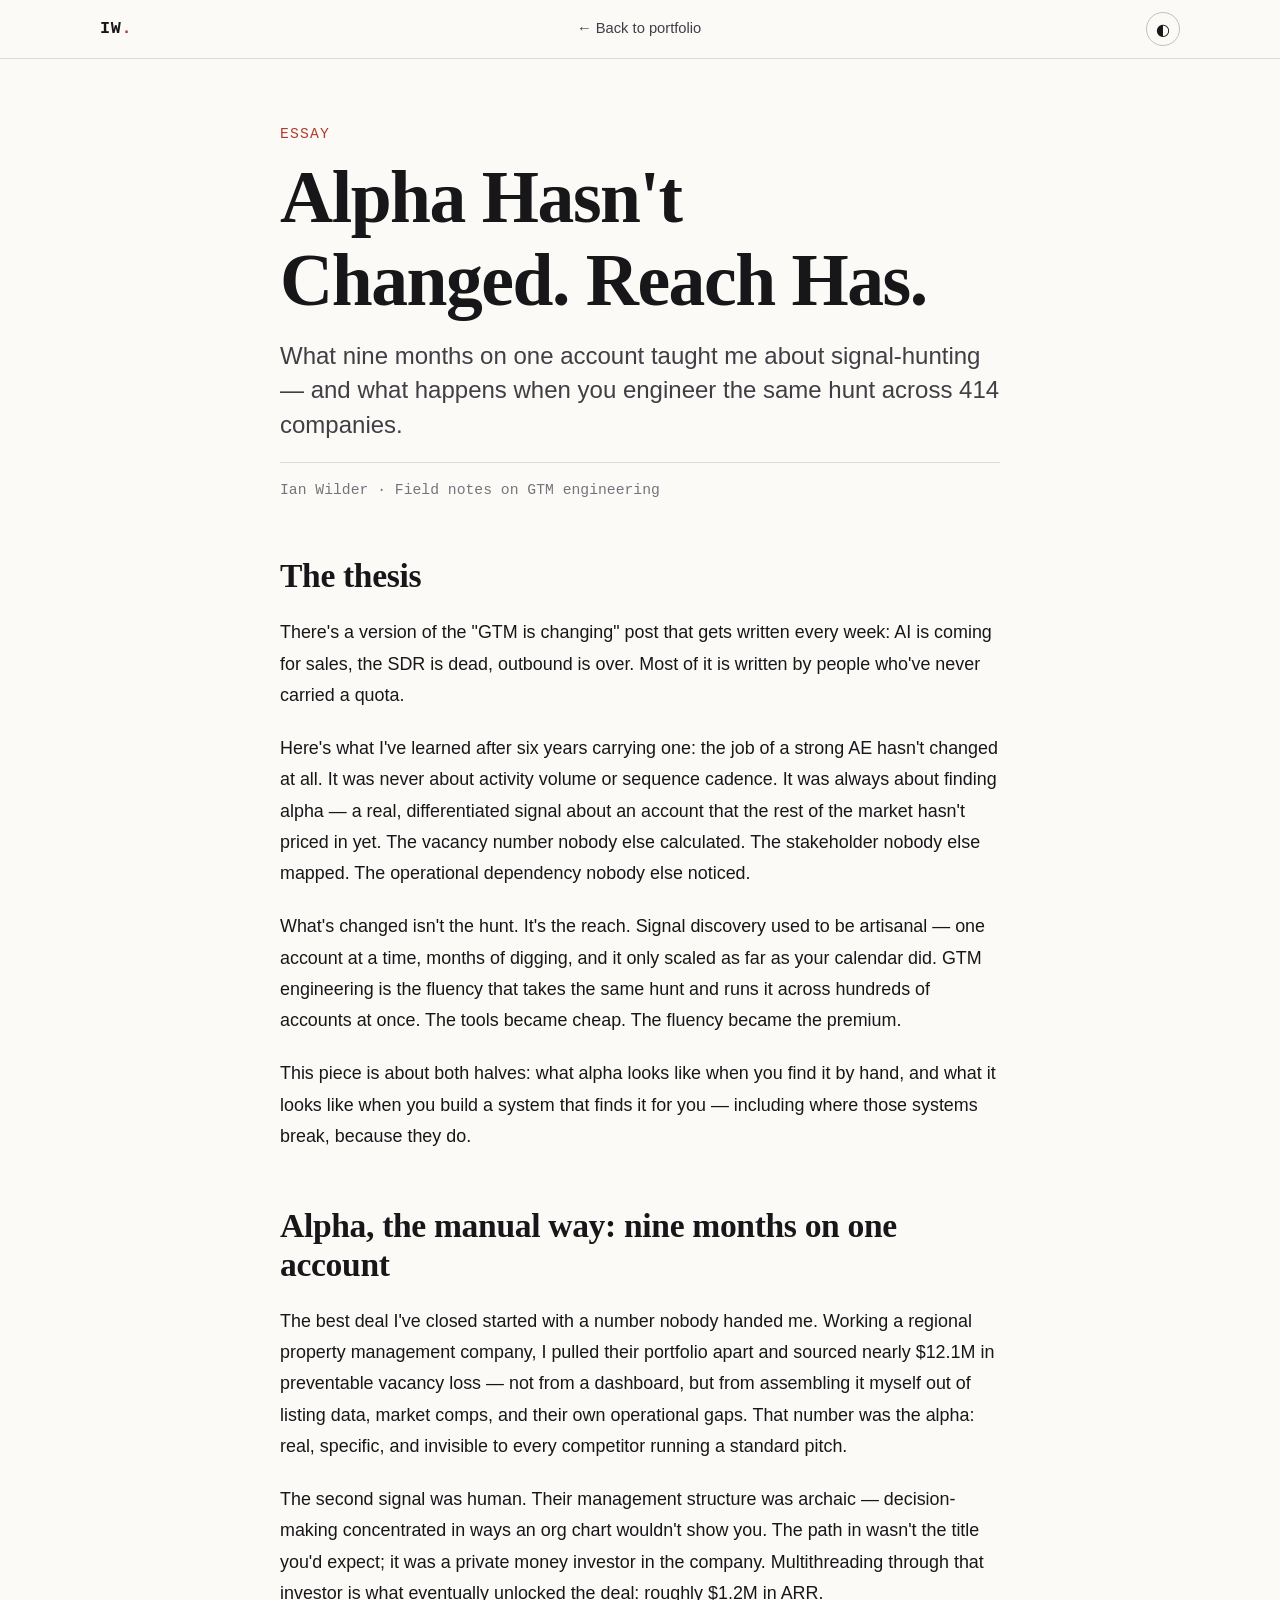
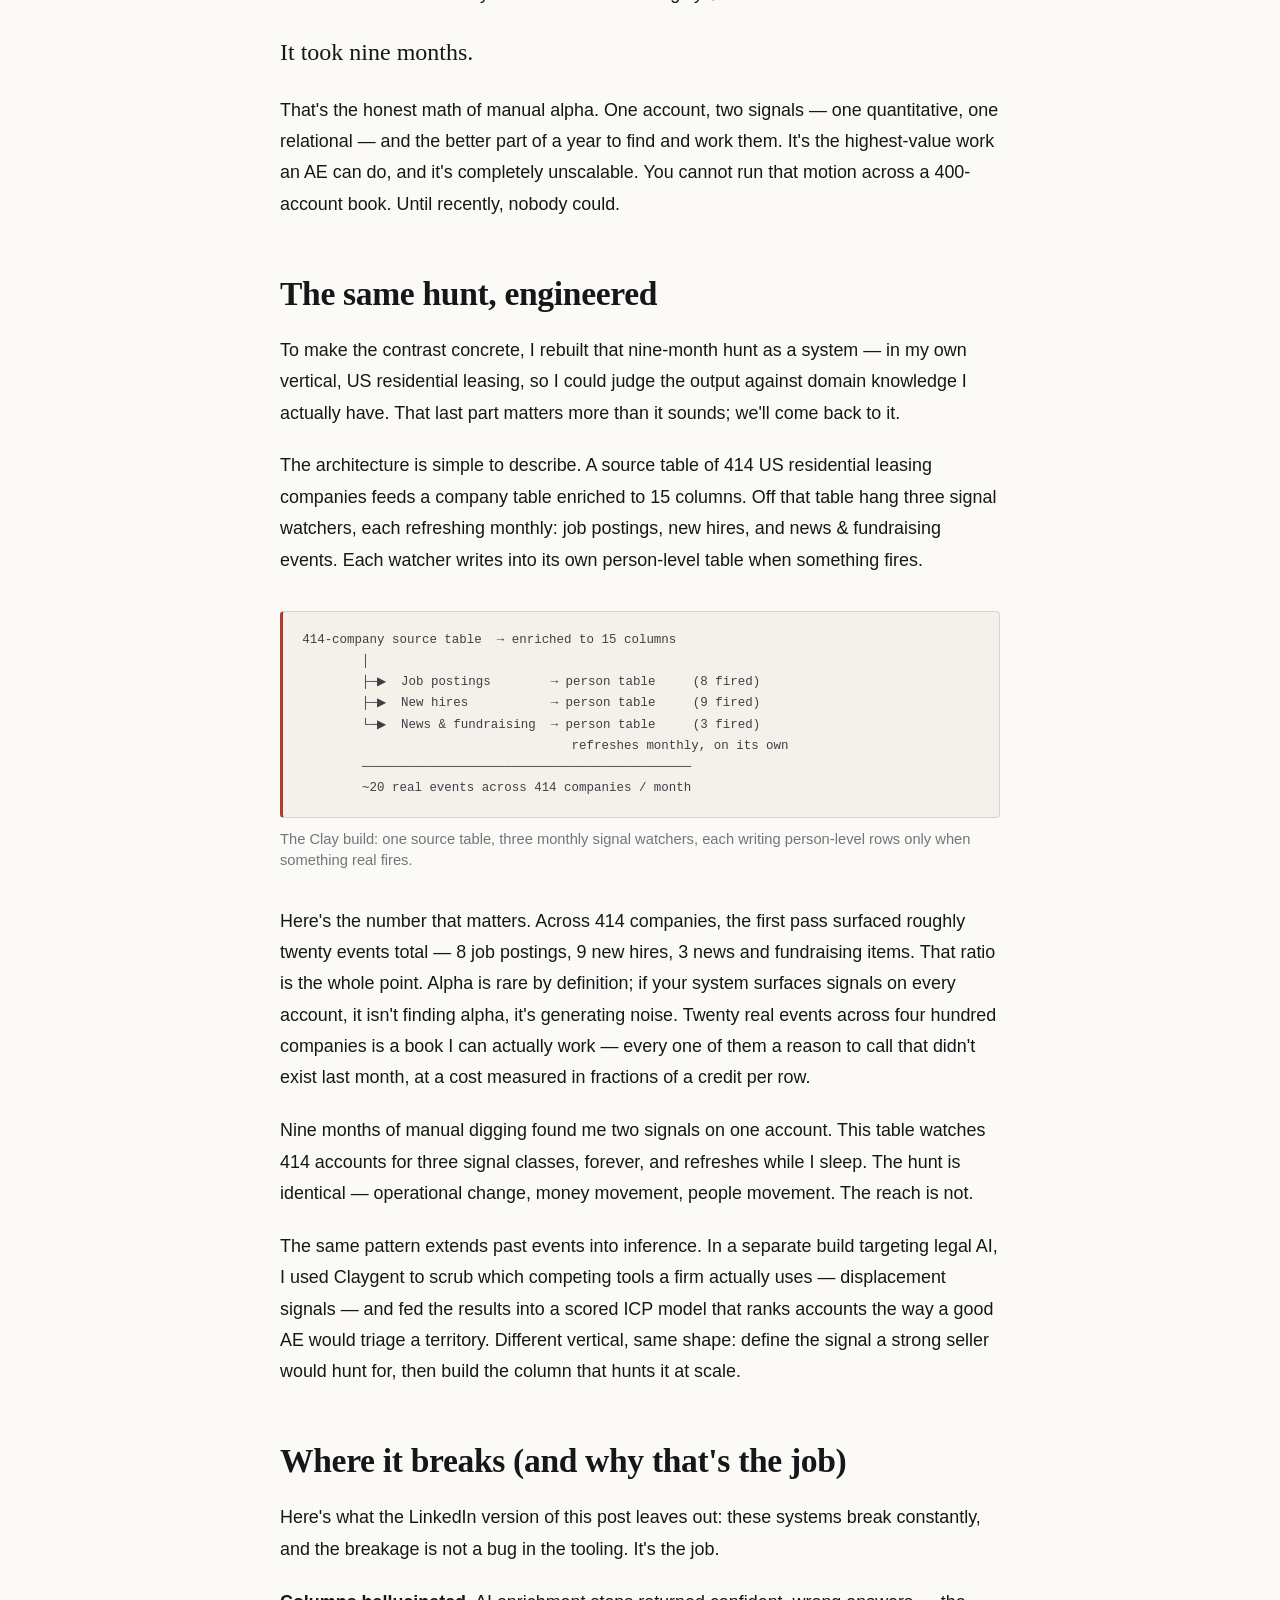
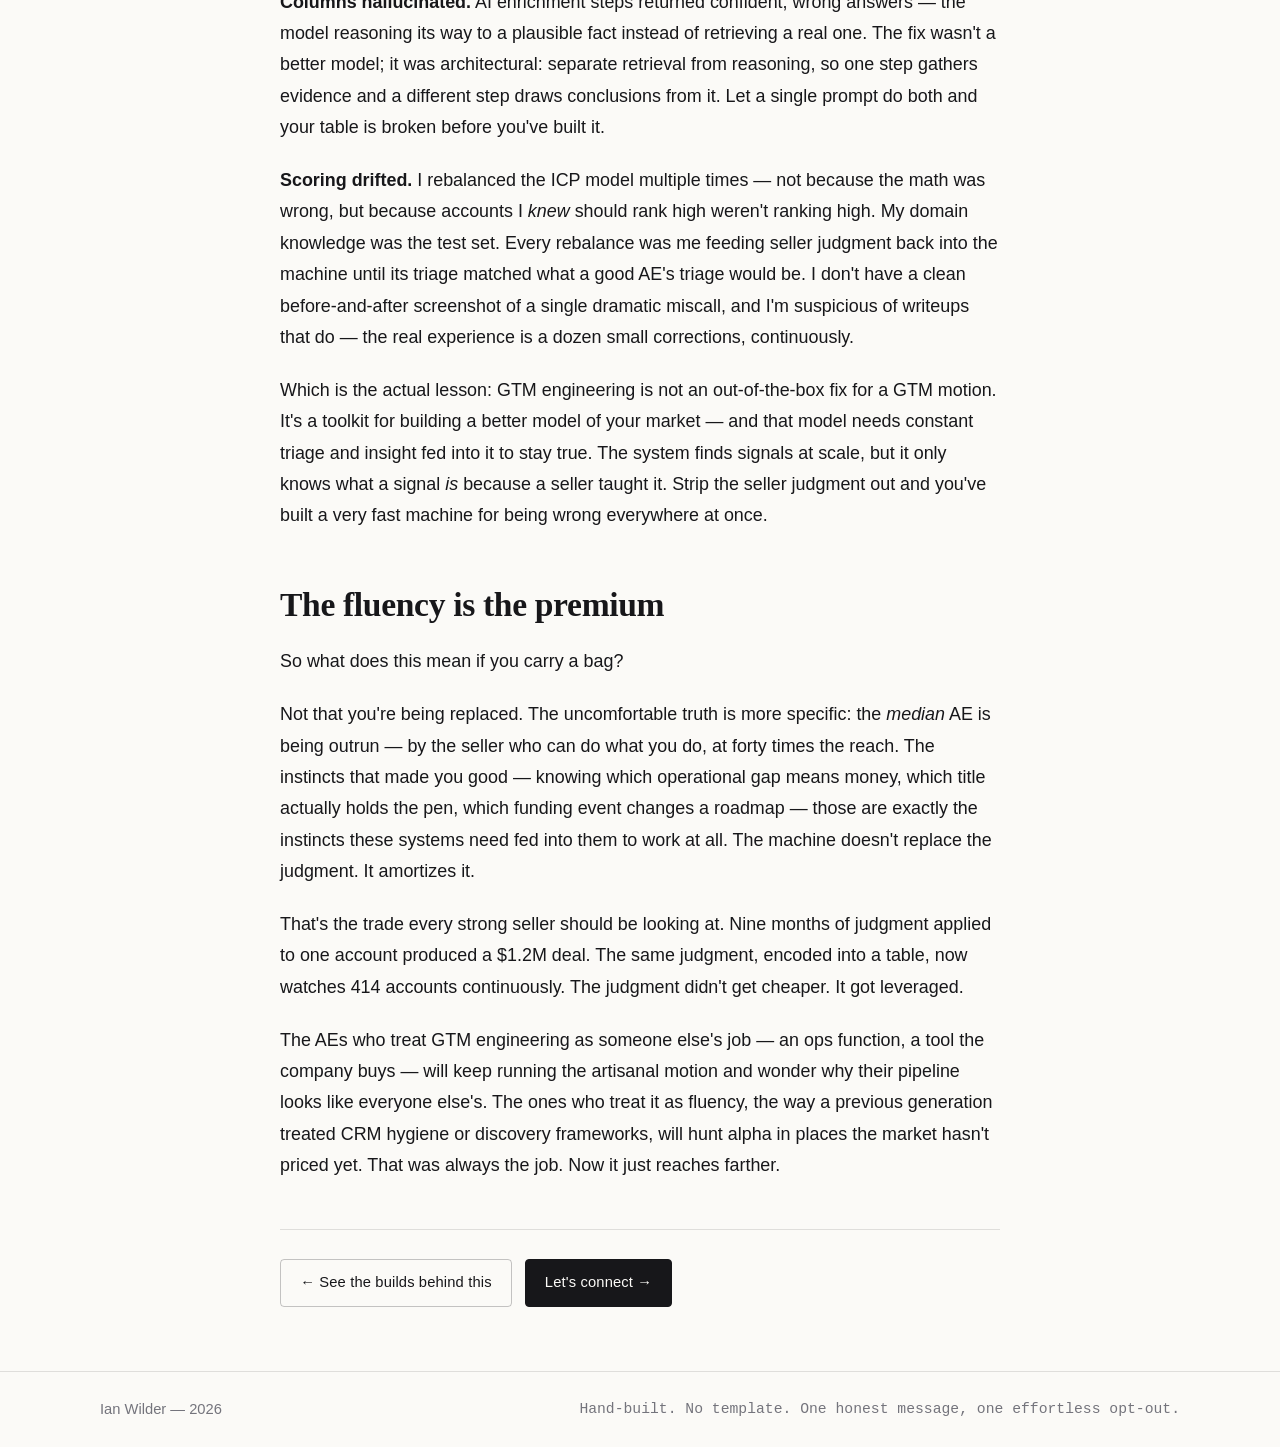
==== writing/alpha-hasnt-changed-reach-has.html @ 2c63eb6a "Host essay on-site instead of external link; wire Writing card internally - New article page /writin" ====
<!DOCTYPE html>
<html lang="en">
<head>
  <meta charset="UTF-8" />
  <meta name="viewport" content="width=device-width, initial-scale=1" />
  <title>Alpha Hasn't Changed. Reach Has. — Ian Wilder</title>
  <meta name="description" content="What nine months on one account taught me about signal-hunting — and what happens when you engineer the same hunt across 414 companies. An essay by Ian Wilder." />
  <meta name="color-scheme" content="light dark" />
  <link rel="icon" href="data:image/svg+xml,%3Csvg xmlns='http://www.w3.org/2000/svg' viewBox='0 0 32 32'%3E%3Crect width='32' height='32' fill='%2317171a'/%3E%3Ctext x='50%25' y='53%25' dominant-baseline='middle' text-anchor='middle' font-family='monospace' font-weight='700' font-size='15' fill='%23fbfaf7'%3EIW%3C/text%3E%3Ccircle cx='25' cy='23' r='2.4' fill='%23b23a2e'/%3E%3C/svg%3E" />

  <meta property="og:type" content="article" />
  <meta property="og:title" content="Alpha Hasn't Changed. Reach Has." />
  <meta property="og:description" content="What alpha looks like when you find it by hand, and what it looks like when you build a system that finds it for you — including where those systems break." />

  <link rel="stylesheet" href="../css/styles.css" />
  <link rel="stylesheet" href="../css/components.css" />
  <link rel="stylesheet" href="../css/article.css" />
</head>
<body>
  <!-- Nav -->
  <header class="nav">
    <div class="wrap nav__inner">
      <a href="/" class="nav__brand mono">IW<span class="nav__brand-dot">.</span></a>
      <a href="/#writing" class="nav__back">&larr; Back to portfolio</a>
      <button id="themeToggle" class="theme-toggle" type="button" aria-label="Toggle colour theme" title="Toggle theme">
        <span aria-hidden="true" class="theme-toggle__icon">◐</span>
      </button>
    </div>
  </header>

  <main>
    <article class="article">
      <header class="article__head">
        <p class="eyebrow">Essay</p>
        <h1>Alpha Hasn't Changed. Reach Has.</h1>
        <p class="article__dek">What nine months on one account taught me about signal-hunting — and what happens when you engineer the same hunt across 414 companies.</p>
        <p class="article__meta mono">Ian Wilder · Field notes on GTM engineering</p>
      </header>

      <div class="prose">
        <h2>The thesis</h2>
        <p>There's a version of the "GTM is changing" post that gets written every week: AI is coming for sales, the SDR is dead, outbound is over. Most of it is written by people who've never carried a quota.</p>
        <p>Here's what I've learned after six years carrying one: the job of a strong AE hasn't changed at all. It was never about activity volume or sequence cadence. It was always about finding alpha — a real, differentiated signal about an account that the rest of the market hasn't priced in yet. The vacancy number nobody else calculated. The stakeholder nobody else mapped. The operational dependency nobody else noticed.</p>
        <p>What's changed isn't the hunt. It's the reach. Signal discovery used to be artisanal — one account at a time, months of digging, and it only scaled as far as your calendar did. GTM engineering is the fluency that takes the same hunt and runs it across hundreds of accounts at once. The tools became cheap. The fluency became the premium.</p>
        <p>This piece is about both halves: what alpha looks like when you find it by hand, and what it looks like when you build a system that finds it for you — including where those systems break, because they do.</p>

        <h2>Alpha, the manual way: nine months on one account</h2>
        <p>The best deal I've closed started with a number nobody handed me. Working a regional property management company, I pulled their portfolio apart and sourced nearly $12.1M in preventable vacancy loss — not from a dashboard, but from assembling it myself out of listing data, market comps, and their own operational gaps. That number was the alpha: real, specific, and invisible to every competitor running a standard pitch.</p>
        <p>The second signal was human. Their management structure was archaic — decision-making concentrated in ways an org chart wouldn't show you. The path in wasn't the title you'd expect; it was a private money investor in the company. Multithreading through that investor is what eventually unlocked the deal: roughly $1.2M in ARR.</p>
        <p class="beat">It took nine months.</p>
        <p>That's the honest math of manual alpha. One account, two signals — one quantitative, one relational — and the better part of a year to find and work them. It's the highest-value work an AE can do, and it's completely unscalable. You cannot run that motion across a 400-account book. Until recently, nobody could.</p>

        <h2>The same hunt, engineered</h2>
        <p>To make the contrast concrete, I rebuilt that nine-month hunt as a system — in my own vertical, US residential leasing, so I could judge the output against domain knowledge I actually have. That last part matters more than it sounds; we'll come back to it.</p>
        <p>The architecture is simple to describe. A source table of 414 US residential leasing companies feeds a company table enriched to 15 columns. Off that table hang three signal watchers, each refreshing monthly: job postings, new hires, and news &amp; fundraising events. Each watcher writes into its own person-level table when something fires.</p>

        <figure class="figure">
          <div class="figure__diagram" aria-label="Signal architecture diagram"><code>414-company source table  → enriched to 15 columns
        │
        ├─▶  Job postings        → person table     (8 fired)
        ├─▶  New hires           → person table     (9 fired)
        └─▶  News &amp; fundraising  → person table     (3 fired)
                                    refreshes monthly, on its own
        ────────────────────────────────────────────
        ~20 real events across 414 companies / month</code></div>
          <figcaption>The Clay build: one source table, three monthly signal watchers, each writing person-level rows only when something real fires.</figcaption>
        </figure>

        <p>Here's the number that matters. Across 414 companies, the first pass surfaced roughly twenty events total — 8 job postings, 9 new hires, 3 news and fundraising items. That ratio is the whole point. Alpha is rare by definition; if your system surfaces signals on every account, it isn't finding alpha, it's generating noise. Twenty real events across four hundred companies is a book I can actually work — every one of them a reason to call that didn't exist last month, at a cost measured in fractions of a credit per row.</p>
        <p>Nine months of manual digging found me two signals on one account. This table watches 414 accounts for three signal classes, forever, and refreshes while I sleep. The hunt is identical — operational change, money movement, people movement. The reach is not.</p>
        <p>The same pattern extends past events into inference. In a separate build targeting legal AI, I used Claygent to scrub which competing tools a firm actually uses — displacement signals — and fed the results into a scored ICP model that ranks accounts the way a good AE would triage a territory. Different vertical, same shape: define the signal a strong seller would hunt for, then build the column that hunts it at scale.</p>

        <h2>Where it breaks (and why that's the job)</h2>
        <p>Here's what the LinkedIn version of this post leaves out: these systems break constantly, and the breakage is not a bug in the tooling. It's the job.</p>
        <p><strong>Columns hallucinated.</strong> AI enrichment steps returned confident, wrong answers — the model reasoning its way to a plausible fact instead of retrieving a real one. The fix wasn't a better model; it was architectural: separate retrieval from reasoning, so one step gathers evidence and a different step draws conclusions from it. Let a single prompt do both and your table is broken before you've built it.</p>
        <p><strong>Scoring drifted.</strong> I rebalanced the ICP model multiple times — not because the math was wrong, but because accounts I <em>knew</em> should rank high weren't ranking high. My domain knowledge was the test set. Every rebalance was me feeding seller judgment back into the machine until its triage matched what a good AE's triage would be. I don't have a clean before-and-after screenshot of a single dramatic miscall, and I'm suspicious of writeups that do — the real experience is a dozen small corrections, continuously.</p>
        <p>Which is the actual lesson: GTM engineering is not an out-of-the-box fix for a GTM motion. It's a toolkit for building a better model of your market — and that model needs constant triage and insight fed into it to stay true. The system finds signals at scale, but it only knows what a signal <em>is</em> because a seller taught it. Strip the seller judgment out and you've built a very fast machine for being wrong everywhere at once.</p>

        <h2>The fluency is the premium</h2>
        <p>So what does this mean if you carry a bag?</p>
        <p>Not that you're being replaced. The uncomfortable truth is more specific: the <em>median</em> AE is being outrun — by the seller who can do what you do, at forty times the reach. The instincts that made you good — knowing which operational gap means money, which title actually holds the pen, which funding event changes a roadmap — those are exactly the instincts these systems need fed into them to work at all. The machine doesn't replace the judgment. It amortizes it.</p>
        <p>That's the trade every strong seller should be looking at. Nine months of judgment applied to one account produced a $1.2M deal. The same judgment, encoded into a table, now watches 414 accounts continuously. The judgment didn't get cheaper. It got leveraged.</p>
        <p>The AEs who treat GTM engineering as someone else's job — an ops function, a tool the company buys — will keep running the artisanal motion and wonder why their pipeline looks like everyone else's. The ones who treat it as fluency, the way a previous generation treated CRM hygiene or discovery frameworks, will hunt alpha in places the market hasn't priced yet. That was always the job. Now it just reaches farther.</p>
      </div>

      <footer class="article__foot">
        <a class="btn" href="/#work">&larr; See the builds behind this</a>
        <a class="btn btn--primary" href="/#contact">Let's connect &rarr;</a>
      </footer>
    </article>
  </main>

  <footer class="footer">
    <div class="wrap footer__inner small muted">
      <span>Ian Wilder — 2026</span>
      <span class="mono">Hand-built. No template. One honest message, one effortless opt-out.</span>
    </div>
  </footer>

  <script src="../js/site.js" defer></script>
</body>
</html>
---- css/styles.css ----
/* =========================================================================
   Portfolio — design system
   Editorial / enterprise-credible. System fonts only (zero network, instant).
   Light + dark, mobile-first. One sharp accent, used sparingly.
   ========================================================================= */

/* ---- Design tokens ---------------------------------------------------- */
:root {
  /* Type families — system stacks, no web-font requests */
  --font-serif: "Iowan Old Style", "Palatino Linotype", Palatino, Georgia,
    "Times New Roman", serif;
  --font-sans: -apple-system, BlinkMacSystemFont, "Segoe UI", Roboto, Helvetica,
    Arial, sans-serif;
  --font-mono: ui-monospace, "SF Mono", "JetBrains Mono", "Fira Code", Menlo,
    Consolas, monospace;

  /* Palette — warm paper, ink, one vermillion accent (a quiet redline nod) */
  --paper: #fbfaf7;
  --paper-2: #f3f1ea;
  --ink: #17171a;
  --ink-soft: #3f3f45;
  --muted: #74747c;
  --line: rgba(20, 20, 22, 0.12);
  --line-strong: rgba(20, 20, 22, 0.24);
  --accent: #b23a2e;
  --accent-soft: rgba(178, 58, 46, 0.10);

  /* Semantic scoring colours (for the ICP tool) */
  --fit-high: #2f7d55;
  --fit-mid: #b8860b;
  --fit-low: #a23b30;

  /* Fluid type scale */
  --step--1: clamp(0.83rem, 0.80rem + 0.15vw, 0.92rem);
  --step-0: clamp(1rem, 0.96rem + 0.20vw, 1.12rem);
  --step-1: clamp(1.20rem, 1.10rem + 0.50vw, 1.50rem);
  --step-2: clamp(1.55rem, 1.35rem + 1.00vw, 2.10rem);
  --step-3: clamp(2.00rem, 1.60rem + 2.00vw, 3.10rem);
  --step-4: clamp(2.60rem, 1.90rem + 3.40vw, 4.60rem);

  /* Spacing + measure */
  --measure: 66ch;
  --gap: clamp(1rem, 0.7rem + 1.5vw, 1.6rem);
  --section-y: clamp(3.5rem, 2.5rem + 5vw, 7rem);
  --radius: 4px;
}

@media (prefers-color-scheme: dark) {
  :root {
    --paper: #131316;
    --paper-2: #1c1c20;
    --ink: #ecebe6;
    --ink-soft: #c4c3bd;
    --muted: #8b8b93;
    --line: rgba(255, 255, 255, 0.14);
    --line-strong: rgba(255, 255, 255, 0.28);
    --accent: #e2705f;
    --accent-soft: rgba(226, 112, 95, 0.14);
    --fit-high: #5cc48a;
    --fit-mid: #e0b64d;
    --fit-low: #e2705f;
  }
}
/* Explicit theme toggle wins over system preference */
:root[data-theme="dark"] {
  --paper: #131316; --paper-2: #1c1c20; --ink: #ecebe6; --ink-soft: #c4c3bd;
  --muted: #8b8b93; --line: rgba(255,255,255,0.14); --line-strong: rgba(255,255,255,0.28);
  --accent: #e2705f; --accent-soft: rgba(226,112,95,0.14);
  --fit-high: #5cc48a; --fit-mid: #e0b64d; --fit-low: #e2705f;
}
:root[data-theme="light"] {
  --paper: #fbfaf7; --paper-2: #f3f1ea; --ink: #17171a; --ink-soft: #3f3f45;
  --muted: #74747c; --line: rgba(20,20,22,0.12); --line-strong: rgba(20,20,22,0.24);
  --accent: #b23a2e; --accent-soft: rgba(178,58,46,0.10);
  --fit-high: #2f7d55; --fit-mid: #b8860b; --fit-low: #a23b30;
}

/* ---- Reset / base ----------------------------------------------------- */
*, *::before, *::after { box-sizing: border-box; }
html { -webkit-text-size-adjust: 100%; scroll-behavior: smooth; }
@media (prefers-reduced-motion: reduce) {
  html { scroll-behavior: auto; }
  *, *::before, *::after { animation-duration: 0.001ms !important; transition-duration: 0.001ms !important; }
}
body {
  margin: 0;
  background: var(--paper);
  color: var(--ink);
  font-family: var(--font-sans);
  font-size: var(--step-0);
  line-height: 1.6;
  -webkit-font-smoothing: antialiased;
  text-rendering: optimizeLegibility;
}
img { max-width: 100%; height: auto; display: block; }
a { color: inherit; text-underline-offset: 0.18em; text-decoration-thickness: 1px; }
a:hover { color: var(--accent); }
:focus-visible { outline: 2px solid var(--accent); outline-offset: 3px; border-radius: 2px; }

h1, h2, h3, h4 { font-family: var(--font-serif); font-weight: 600; line-height: 1.12; letter-spacing: -0.01em; margin: 0; }
p { margin: 0; }

/* ---- Layout primitives ------------------------------------------------ */
.wrap { width: min(100% - 2.5rem, 1080px); margin-inline: auto; }
.measure { max-width: var(--measure); }
.section { padding-block: var(--section-y); border-top: 1px solid var(--line); }
.stack > * + * { margin-top: var(--gap); }

.eyebrow {
  font-family: var(--font-mono);
  font-size: var(--step--1);
  letter-spacing: 0.08em;
  text-transform: uppercase;
  color: var(--accent);
  margin: 0;
}

/* ---- Utility ---------------------------------------------------------- */
.mono { font-family: var(--font-mono); }
.muted { color: var(--muted); }
.small { font-size: var(--step--1); }
.center { text-align: center; }
.sr-only {
  position: absolute; width: 1px; height: 1px; padding: 0; margin: -1px;
  overflow: hidden; clip: rect(0,0,0,0); white-space: nowrap; border: 0;
}
---- css/components.css ----
/* =========================================================================
   Components — nav, hero, proof, principles, cases, scorer, contact, footer
   ========================================================================= */

/* ---- Nav -------------------------------------------------------------- */
.nav {
  position: sticky; top: 0; z-index: 50;
  background: color-mix(in srgb, var(--paper) 88%, transparent);
  backdrop-filter: saturate(180%) blur(10px);
  border-bottom: 1px solid var(--line);
}
.nav__inner { display: flex; align-items: center; justify-content: space-between; height: 58px; }
.nav__brand { font-weight: 700; letter-spacing: 0.04em; text-decoration: none; font-size: 1.05rem; }
.nav__brand-dot { color: var(--accent); }
.nav__links { display: flex; gap: clamp(0.9rem, 2vw, 1.6rem); }
.nav__links a { text-decoration: none; font-size: var(--step--1); color: var(--ink-soft); }
.nav__links a:hover { color: var(--accent); }
@media (max-width: 620px) { .nav__links a.nav--optional { display: none; } }

.theme-toggle {
  border: 1px solid var(--line-strong); background: transparent; color: var(--ink);
  width: 34px; height: 34px; border-radius: 50%; cursor: pointer; font-size: 1rem;
  display: grid; place-items: center; transition: border-color .2s, transform .2s;
}
.theme-toggle:hover { border-color: var(--accent); transform: rotate(-20deg); }

/* ---- Hero ------------------------------------------------------------- */
.hero { padding-block: clamp(3.2rem, 2rem + 8vw, 7rem) clamp(2rem, 1rem + 4vw, 3.5rem); }
.hero__title {
  font-size: var(--step-4); max-width: 16ch; margin-top: 0.6rem; letter-spacing: -0.02em;
}
.u-accent { color: var(--accent); }
.hero__lead { font-size: var(--step-1); color: var(--ink-soft); margin-top: 1.4rem; line-height: 1.45; }
.hero__cta { display: flex; flex-wrap: wrap; gap: 0.8rem; margin-top: 2rem; }

/* ---- Buttons ---------------------------------------------------------- */
.btn {
  display: inline-flex; align-items: center; gap: 0.4em;
  padding: 0.7rem 1.2rem; border: 1px solid var(--line-strong); border-radius: var(--radius);
  font-size: var(--step--1); font-weight: 500; text-decoration: none; letter-spacing: 0.01em;
  transition: background .18s, color .18s, border-color .18s, transform .1s;
}
.btn:hover { border-color: var(--accent); color: var(--accent); transform: translateY(-1px); }
.btn--primary { background: var(--ink); color: var(--paper); border-color: var(--ink); }
.btn--primary:hover { background: var(--accent); border-color: var(--accent); color: #fff; }

/* ---- Proof bar -------------------------------------------------------- */
.proof { background: var(--paper-2); border-block: 1px solid var(--line); }
.proof__grid {
  display: grid; grid-template-columns: repeat(4, 1fr);
  gap: clamp(1rem, 3vw, 2.5rem); padding-block: clamp(1.8rem, 4vw, 2.6rem);
}
@media (max-width: 720px) { .proof__grid { grid-template-columns: repeat(2, 1fr); row-gap: 1.6rem; } }
.stat { display: flex; flex-direction: column; gap: 0.35rem; }
.stat__num { font-family: var(--font-serif); font-size: var(--step-3); line-height: 1; letter-spacing: -0.02em; }
.stat__unit { font-size: 0.45em; color: var(--muted); margin-left: 0.15em; font-family: var(--font-sans); }
.stat__label { font-size: var(--step--1); color: var(--muted); line-height: 1.35; }
.stat--sm .stat__num { font-size: var(--step-2); }

/* ---- Section headings ------------------------------------------------- */
.section__title { font-size: var(--step-2); margin-top: 0.8rem; max-width: 24ch; }
.section .section__title.measure { max-width: var(--measure); }

/* ---- Principles ------------------------------------------------------- */
.principles { list-style: none; padding: 0; margin: 2.4rem 0 0; display: grid; gap: 1.6rem; }
@media (min-width: 760px) { .principles { grid-template-columns: 1fr 1fr; gap: 2rem 3rem; } }
.principle { display: flex; gap: 1rem; align-items: baseline; }
.principle__n { color: var(--accent); font-size: var(--step--1); padding-top: 0.15rem; }
.principle h3 { font-size: var(--step-1); margin-bottom: 0.3rem; }

/* ---- Case studies ----------------------------------------------------- */
.case { padding-block: clamp(2.6rem, 5vw, 4.5rem); border-top: 1px solid var(--line); }
.case:first-of-type { margin-top: 2.4rem; }
.case__head { display: flex; align-items: center; gap: 1rem; flex-wrap: wrap; }
.case__index { color: var(--accent); font-size: var(--step--1); letter-spacing: 0.06em; }
.case__tag {
  font-size: var(--step--1); color: var(--muted); border: 1px solid var(--line);
  padding: 0.15rem 0.6rem; border-radius: 100px;
}
.case__title { font-size: var(--step-2); margin-top: 0.8rem; max-width: 20ch; }
.case__dek { font-size: var(--step-1); color: var(--ink-soft); margin-top: 1rem; line-height: 1.45; }
.case__grid { display: grid; gap: 2rem; margin-top: 2.2rem; }
.case__col { min-width: 0; } /* let overflow-x:auto children contain themselves */
@media (min-width: 820px) { .case__grid { grid-template-columns: 1fr 1fr; gap: 3rem; } }
.case__sub {
  font-family: var(--font-mono); font-size: var(--step--1); text-transform: uppercase;
  letter-spacing: 0.06em; color: var(--ink); margin: 1.6rem 0 0.6rem;
}
.case__col > .case__sub:first-child { margin-top: 0; }
.case__reflect { margin-top: 2rem; padding-top: 1.6rem; border-top: 1px dashed var(--line-strong); }
.case__reflect .case__sub { margin-top: 0; }
.case__reflect p + p { margin-top: 0.8rem; }
.case__note { margin-top: 0.7rem; }

.ticks { list-style: none; padding: 0; margin: 0; display: grid; gap: 0.5rem; }
.ticks li { position: relative; padding-left: 1.4rem; line-height: 1.45; }
.ticks li::before { content: "→"; position: absolute; left: 0; color: var(--accent); }

/* Build log */
.buildlog {
  background: var(--paper-2); border: 1px solid var(--line); border-radius: var(--radius);
  padding: 1rem 1.1rem; overflow-x: auto; font-family: var(--font-mono);
  font-size: 0.78rem; line-height: 1.55; color: var(--ink-soft);
  border-left: 3px solid var(--accent);
}
.buildlog code { white-space: pre; }
.buildlog { max-width: 100%; }

/* Rule card (Case 02) */
.rule-card {
  margin-top: 1rem; border: 1px solid var(--line); border-radius: var(--radius);
  padding: 1rem 1.1rem; background: var(--paper-2); display: grid; gap: 0.6rem;
}
.rule-card__label { font-size: var(--step--1); text-transform: uppercase; letter-spacing: 0.06em; color: var(--muted); }
.pill {
  display: inline-block; font-family: var(--font-mono); font-size: 0.72rem;
  padding: 0.1rem 0.5rem; border-radius: 100px; margin-right: 0.5rem; white-space: nowrap;
}
.pill--high { background: color-mix(in srgb, var(--fit-high) 18%, transparent); color: var(--fit-high); }
.pill--mid  { background: color-mix(in srgb, var(--fit-mid) 18%, transparent);  color: var(--fit-mid); }
.pill--low  { background: color-mix(in srgb, var(--fit-low) 18%, transparent);  color: var(--fit-low); }

.stat-row { display: grid; grid-template-columns: 1fr 1fr; gap: 1.2rem; margin-bottom: 1rem; }

/* ---- Scorer ----------------------------------------------------------- */
.section--scorer { background: var(--paper-2); }
.scorer__intro { margin-top: 1rem; }
.scorer {
  display: grid; gap: 1.5rem; margin-top: 2rem;
  border: 1px solid var(--line-strong); border-radius: calc(var(--radius) * 2);
  padding: clamp(1.2rem, 3vw, 2rem); background: var(--paper);
}
@media (min-width: 820px) { .scorer { grid-template-columns: 1.1fr 0.9fr; gap: 2.5rem; align-items: stretch; } }
.scorer__controls, .scorer__result { min-width: 0; }
.scorer__controls { display: grid; gap: 1.4rem; align-content: start; }
.field { display: grid; gap: 0.5rem; }
.field label { font-size: var(--step--1); font-weight: 600; display: flex; flex-wrap: wrap; gap: 0.4rem; align-items: baseline; }
.field__hint { font-weight: 400; color: var(--muted); font-size: 0.72rem; text-transform: none; letter-spacing: 0; }
.field input[type="range"] { width: 100%; accent-color: var(--accent); }
.field output { color: var(--accent); font-weight: 600; }
.field select {
  width: 100%; padding: 0.55rem 0.7rem; border: 1px solid var(--line-strong);
  border-radius: var(--radius); background: var(--paper); color: var(--ink);
  font-family: var(--font-sans); font-size: var(--step--1);
}
.field--switches { gap: 0.7rem; }
.switch { display: flex; align-items: center; gap: 0.6rem; font-weight: 400; font-size: var(--step--1); cursor: pointer; }
.switch input { width: 1.05rem; height: 1.05rem; accent-color: var(--accent); }

.scorer__result {
  border-radius: var(--radius); border: 1px solid var(--line);
  padding: 1.4rem; display: flex; flex-direction: column; justify-content: center;
  gap: 0.8rem; background: var(--paper-2); min-height: 220px; transition: border-color .3s;
}
.result__verdict { font-family: var(--font-serif); font-size: var(--step-2); line-height: 1.1; }
.result__score { font-family: var(--font-mono); font-size: var(--step--1); color: var(--muted); letter-spacing: 0.04em; }
.result__bar { height: 8px; border-radius: 100px; background: var(--line); overflow: hidden; }
.result__bar span { display: block; height: 100%; transition: width .4s ease, background .3s; }
.result__reason { font-size: var(--step--1); color: var(--ink-soft); line-height: 1.5; }
.result--high { border-color: var(--fit-high); }
.result--mid  { border-color: var(--fit-mid); }
.result--low  { border-color: var(--fit-low); }
.result--high .result__verdict { color: var(--fit-high); }
.result--mid  .result__verdict { color: var(--fit-mid); }
.result--low  .result__verdict { color: var(--fit-low); }
.scorer__foot { margin-top: 1rem; }

/* ---- Writing ---------------------------------------------------------- */
.essay {
  display: block; text-decoration: none; color: inherit; margin-top: 2rem;
  border: 1px solid var(--line-strong); border-left: 3px solid var(--accent);
  border-radius: calc(var(--radius) * 2); background: var(--paper-2);
  padding: clamp(1.4rem, 3.5vw, 2.6rem);
  transition: transform .15s ease, border-color .2s, box-shadow .2s;
}
.essay:hover, .essay:focus-visible {
  transform: translateY(-2px); border-color: var(--accent); color: inherit;
  box-shadow: 0 8px 30px rgba(0,0,0,0.08);
}
.essay__kicker { font-size: var(--step--1); letter-spacing: 0.08em; text-transform: uppercase; color: var(--muted); }
.essay__title { font-size: var(--step-2); margin-top: 0.5rem; }
.essay__dek { color: var(--ink-soft); margin-top: 0.6rem; max-width: 62ch; }
.essay__quote {
  font-family: var(--font-serif); font-style: italic; font-size: var(--step-2);
  line-height: 1.2; color: var(--ink); margin: 1.6rem 0; padding: 0; border: 0;
}
.essay__contrast { display: grid; gap: 1.2rem; margin: 1.4rem 0; }
@media (min-width: 620px) { .essay__contrast { grid-template-columns: 1fr 1fr; gap: 2rem; } }
.essay__side { border-top: 1px solid var(--line-strong); padding-top: 0.7rem; }
.essay__side-label { font-size: 0.72rem; letter-spacing: 0.08em; text-transform: uppercase; color: var(--accent); }
.essay__side p { margin-top: 0.35rem; font-size: var(--step--1); color: var(--ink-soft); line-height: 1.45; }
.essay__side strong { color: var(--ink); }
.essay__cta { display: inline-flex; color: var(--accent); font-weight: 600; font-size: var(--step--1); margin-top: 0.6rem; }
.essay:hover .essay__cta { text-decoration: underline; text-underline-offset: 0.2em; }

/* ---- Credentials ------------------------------------------------------ */
.creds { display: grid; gap: 2rem; margin-top: 2.4rem; }
@media (min-width: 760px) {
  .creds { grid-template-columns: 1.2fr 1fr 1fr; gap: 2.5rem; }
}
.creds__col { min-width: 0; }
.creds__h {
  font-family: var(--font-mono); font-size: var(--step--1); text-transform: uppercase;
  letter-spacing: 0.07em; color: var(--accent); margin-bottom: 1rem;
  padding-bottom: 0.5rem; border-bottom: 1px solid var(--line);
}
.creds__list { list-style: none; padding: 0; margin: 0; display: grid; gap: 0.9rem; }
.creds__list--bullets li { position: relative; padding-left: 1.1rem; line-height: 1.45; font-size: var(--step--1); color: var(--ink-soft); }
.creds__list--bullets li::before { content: "—"; position: absolute; left: 0; color: var(--accent); }
.creds__list--bullets strong { color: var(--ink); }
.cred { display: grid; gap: 0.25rem; }
.cred__row { display: flex; justify-content: space-between; align-items: baseline; gap: 0.8rem; flex-wrap: wrap; }
.cred__role { font-weight: 600; font-size: var(--step-0); }
.cred__when { font-size: var(--step--1); color: var(--muted); white-space: nowrap; }
.cred__org { color: var(--accent); font-size: var(--step--1); }
.cred p { margin-top: 0.5rem; }
.creds__note { margin-top: 1rem; padding-top: 0.8rem; border-top: 1px dashed var(--line-strong); }
.creds__resume { margin-top: 0.8rem; font-style: italic; }

/* ---- Contact ---------------------------------------------------------- */
.section--contact { border-top: 1px solid var(--line); }
.contact__title { margin-inline: auto; max-width: 28ch; font-size: var(--step-2); }
.contact__links { display: flex; flex-wrap: wrap; gap: 0.8rem; justify-content: center; margin-top: 1.8rem; }

/* ---- Footer ----------------------------------------------------------- */
.footer { border-top: 1px solid var(--line); padding-block: 1.6rem; }
.footer__inner { display: flex; justify-content: space-between; gap: 1rem; flex-wrap: wrap; }
---- css/article.css ----
/* =========================================================================
   article.css — long-form essay page (reuses tokens from styles.css)
   ========================================================================= */
.article { width: min(100% - 2.5rem, 720px); margin-inline: auto; padding-block: clamp(2.4rem, 5vw, 4.5rem); }

.article__head { margin-bottom: clamp(2rem, 4vw, 3rem); }
.article__head h1 { font-size: var(--step-4); margin-top: 0.6rem; letter-spacing: -0.02em; max-width: 18ch; }
.article__dek { font-size: var(--step-1); color: var(--ink-soft); margin-top: 1.1rem; line-height: 1.45; }
.article__meta { color: var(--muted); font-size: var(--step--1); margin-top: 1.2rem; padding-top: 1rem; border-top: 1px solid var(--line); }

.prose { font-size: var(--step-0); }
.prose > * + * { margin-top: 1.35rem; }
.prose p { line-height: 1.75; }
.prose h2 {
  font-size: var(--step-2); margin-top: clamp(2.4rem, 5vw, 3.4rem); line-height: 1.15;
}
.prose em { font-style: italic; }
.prose strong { font-weight: 600; }
.prose blockquote {
  border-left: 3px solid var(--accent); padding-left: 1.3rem; margin: 2rem 0;
  font-family: var(--font-serif); font-style: italic; font-size: var(--step-1);
  color: var(--ink); line-height: 1.35;
}
.prose .lede { font-size: var(--step-1); color: var(--ink); line-height: 1.55; }
.prose .beat { font-family: var(--font-serif); font-size: var(--step-1); color: var(--ink); }

/* Architecture figure (stands in for a Clay screenshot) */
.figure { margin: 2.2rem 0; }
.figure__diagram {
  background: var(--paper-2); border: 1px solid var(--line); border-left: 3px solid var(--accent);
  border-radius: var(--radius); padding: 1.1rem 1.2rem; overflow-x: auto; max-width: 100%;
  font-family: var(--font-mono); font-size: 0.78rem; line-height: 1.7; color: var(--ink-soft);
}
.figure__diagram code { white-space: pre; }
.figure figcaption { font-size: var(--step--1); color: var(--muted); margin-top: 0.7rem; line-height: 1.4; }

.article__foot { display: flex; gap: 0.8rem; flex-wrap: wrap; margin-top: 3rem; padding-top: 1.8rem; border-top: 1px solid var(--line); }

/* Back link in the nav slot */
.nav__back { font-size: var(--step--1); color: var(--ink-soft); text-decoration: none; }
.nav__back:hover { color: var(--accent); }
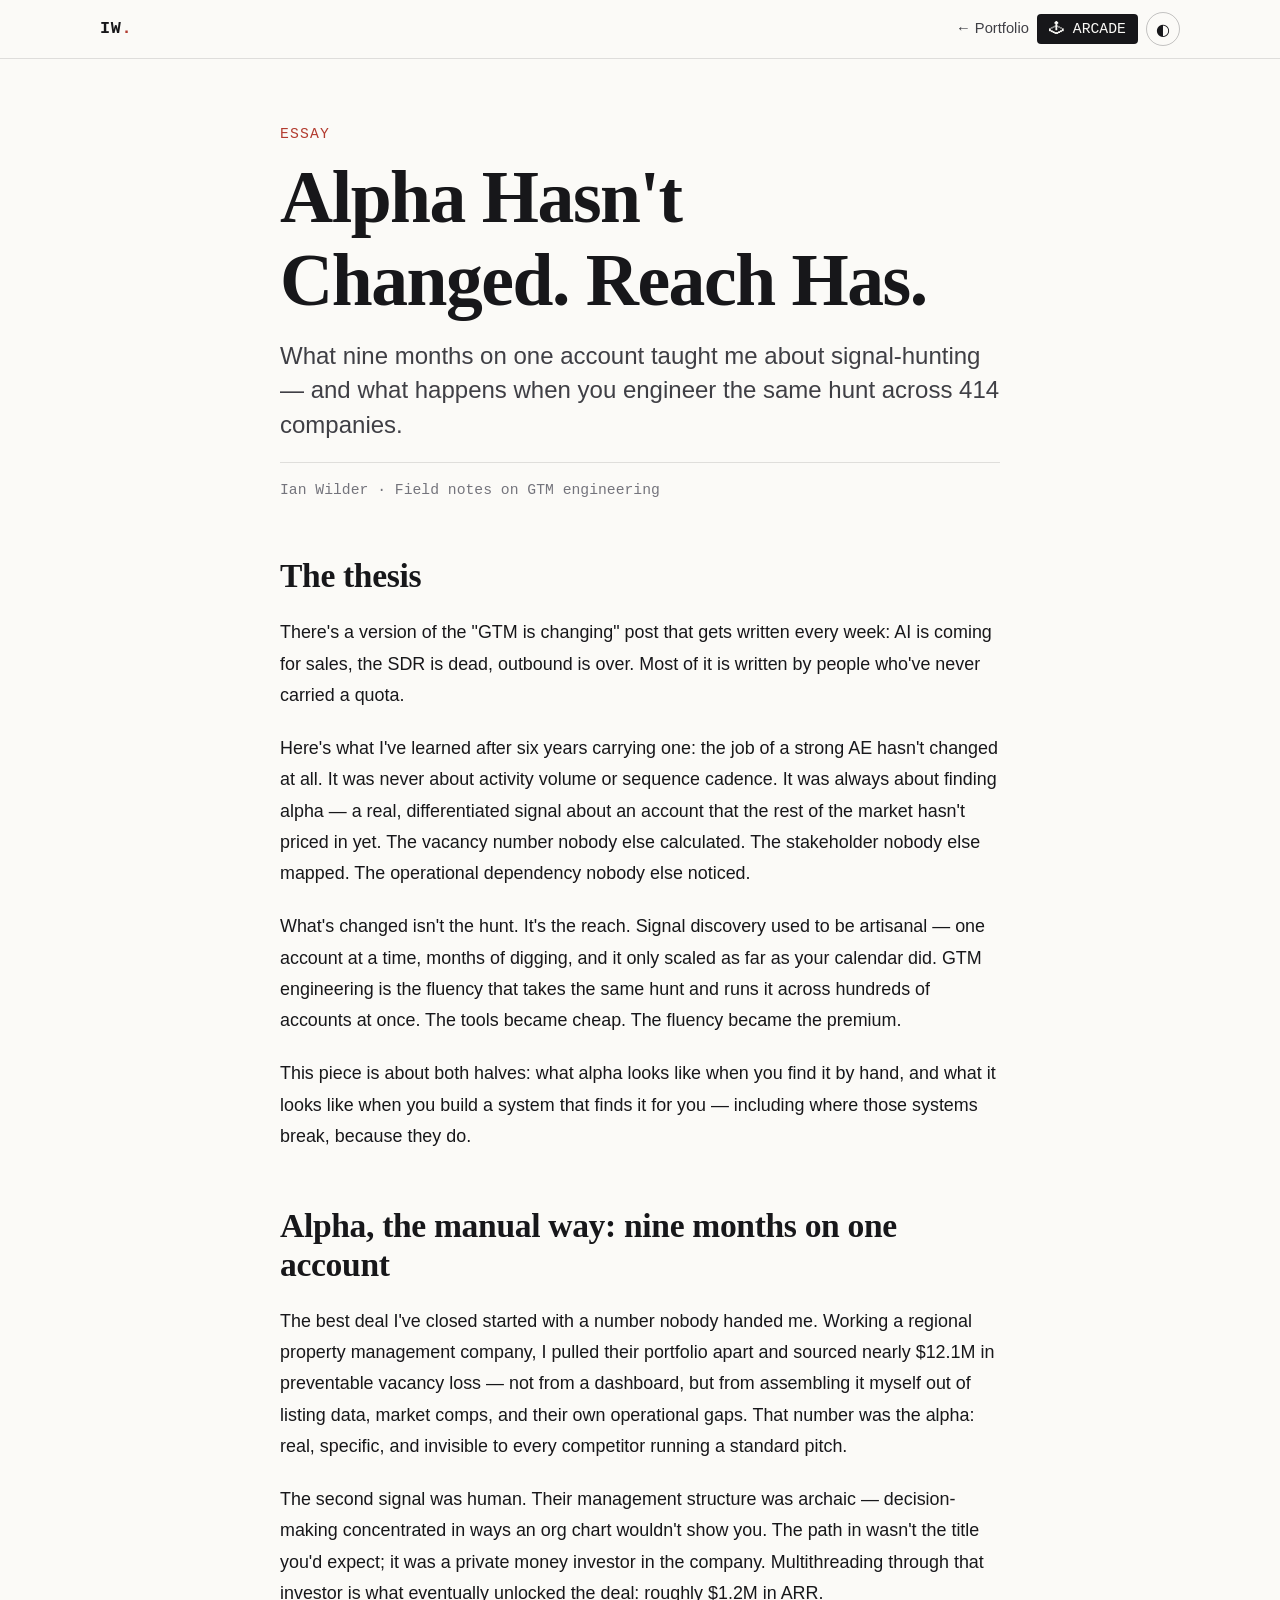
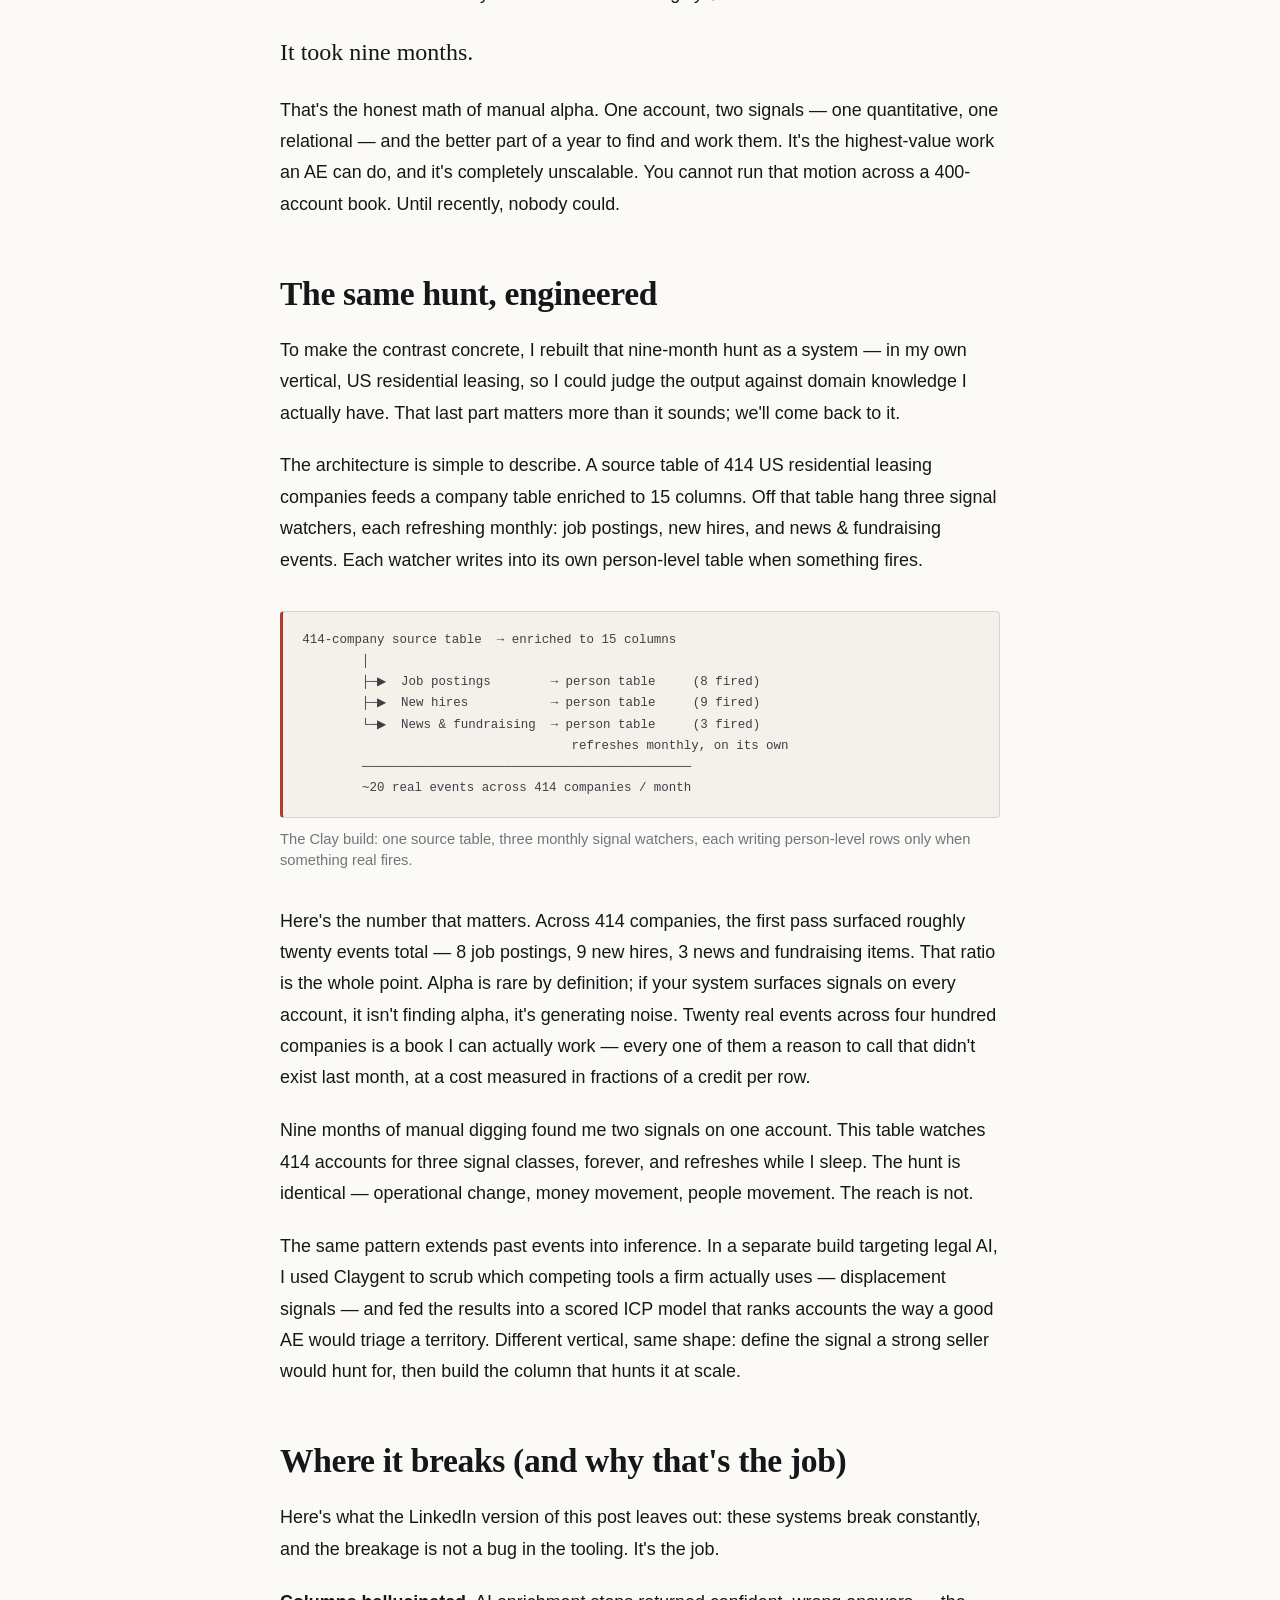
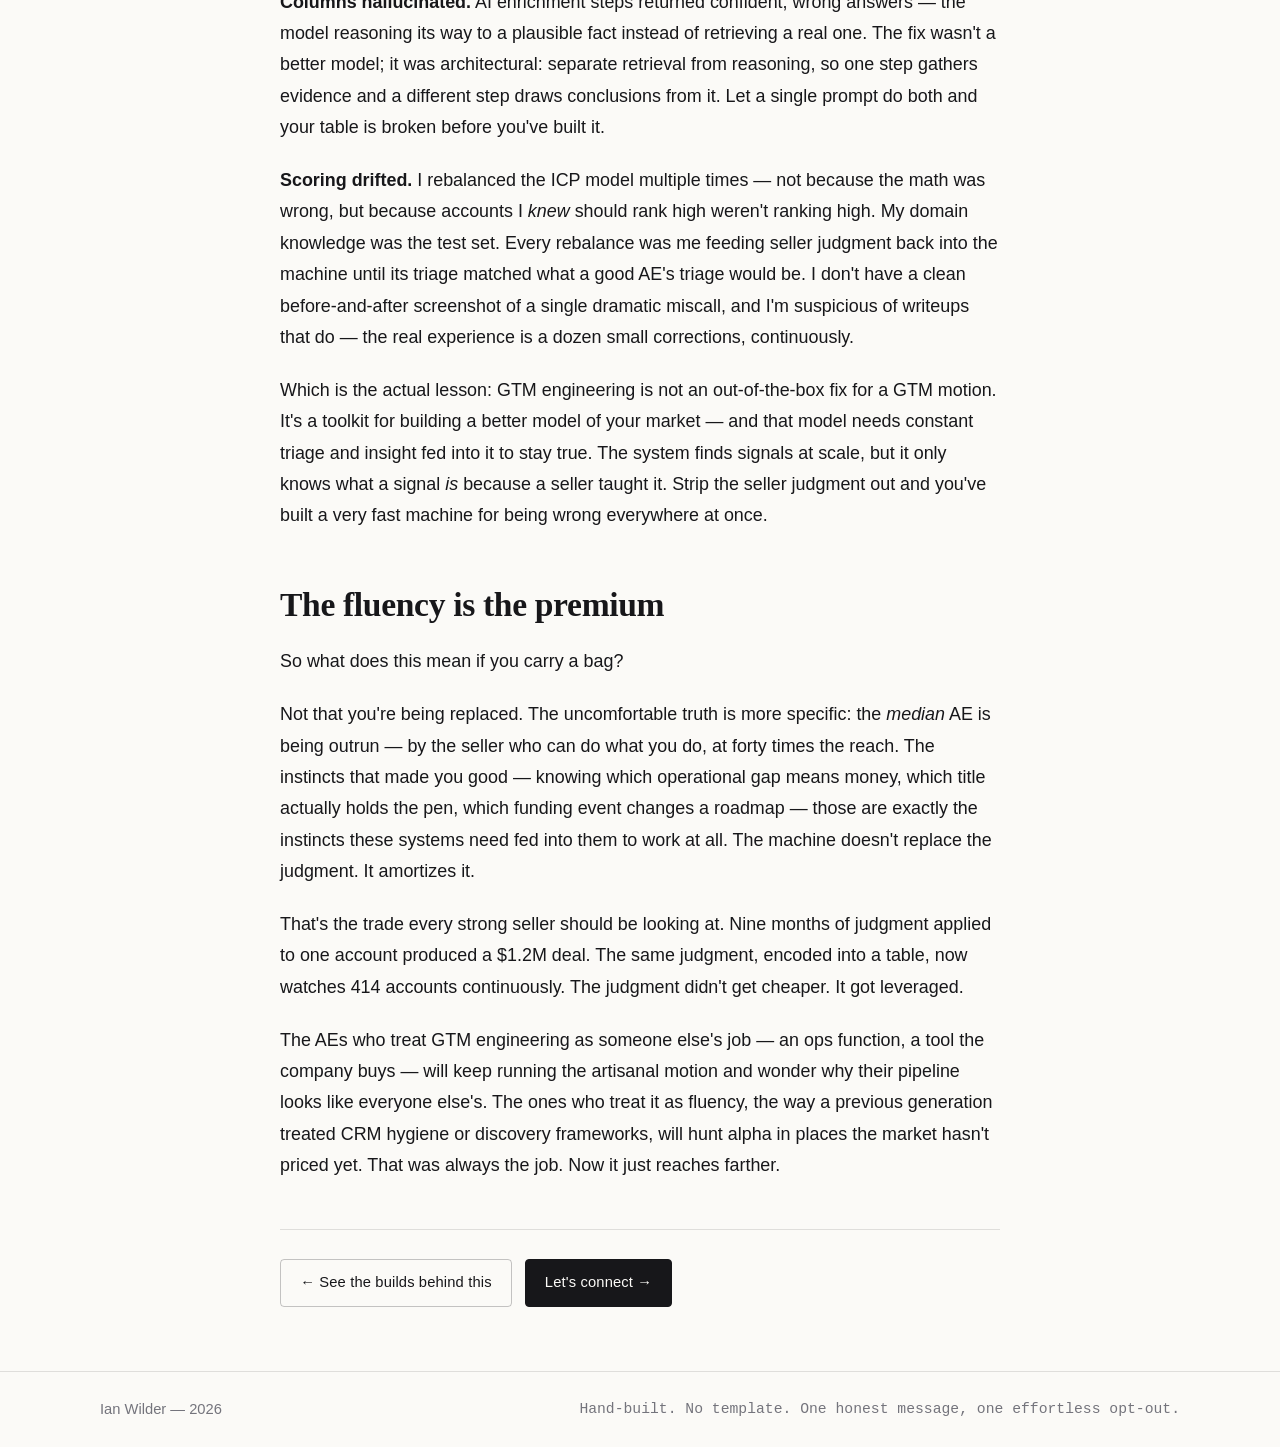
==== commit a1669bee: "Add ARCADE mode: NES/Punch-Out+Tetris dual-mode skin - PRO <-> ARCADE toggle driven by a single data" ====
--- a/writing/alpha-hasnt-changed-reach-has.html
+++ b/writing/alpha-hasnt-changed-reach-has.html
@@ -12,19 +12,36 @@
   <meta property="og:title" content="Alpha Hasn't Changed. Reach Has." />
   <meta property="og:description" content="What alpha looks like when you find it by hand, and what it looks like when you build a system that finds it for you — including where those systems break." />
 
+  <script>try{var m=localStorage.getItem('iw-mode');if(m==='arcade')document.documentElement.setAttribute('data-mode','arcade');var t=localStorage.getItem('iw-theme');if(t==='light'||t==='dark')document.documentElement.setAttribute('data-theme',t);}catch(e){}</script>
   <link rel="stylesheet" href="../css/styles.css" />
   <link rel="stylesheet" href="../css/components.css" />
   <link rel="stylesheet" href="../css/article.css" />
+  <link rel="stylesheet" href="../css/arcade.css" />
 </head>
 <body>
+  <!-- Arcade-mode layers (inert in PRO mode) -->
+  <canvas id="tetrisBg" aria-hidden="true"></canvas>
+  <div id="bootScreen" class="boot" aria-hidden="true">
+    <div class="boot__inner">
+      <div class="boot__logo">IAN<br>WILDER</div>
+      <div class="boot__sub">STRATEGIC AE // GTM ENGINEER</div>
+      <div class="boot__press">PRESS START</div>
+      <div class="boot__coin">▸ TAP / ANY KEY TO SKIP</div>
+    </div>
+  </div>
+
   <!-- Nav -->
   <header class="nav">
     <div class="wrap nav__inner">
       <a href="/" class="nav__brand mono">IW<span class="nav__brand-dot">.</span></a>
-      <a href="/#writing" class="nav__back">&larr; Back to portfolio</a>
-      <button id="themeToggle" class="theme-toggle" type="button" aria-label="Toggle colour theme" title="Toggle theme">
-        <span aria-hidden="true" class="theme-toggle__icon">◐</span>
-      </button>
+      <div class="nav__controls">
+        <a href="/#writing" class="nav__back">&larr; Portfolio</a>
+        <button id="soundToggle" class="sound-toggle" type="button" aria-pressed="false" title="Toggle 8-bit sound">♪ OFF</button>
+        <button id="modeToggle" class="mode-toggle" type="button" title="Switch between PRO and ARCADE mode"><span class="mode-toggle__icon" aria-hidden="true">🕹</span><span class="mode-toggle__label">ARCADE</span></button>
+        <button id="themeToggle" class="theme-toggle" type="button" aria-label="Toggle colour theme" title="Toggle theme">
+          <span aria-hidden="true" class="theme-toggle__icon">◐</span>
+        </button>
+      </div>
     </div>
   </header>
 
@@ -98,5 +115,6 @@
   </footer>
 
   <script src="../js/site.js" defer></script>
+  <script src="../js/arcade.js" defer></script>
 </body>
 </html>
--- a/css/components.css
+++ b/css/components.css
@@ -16,11 +16,21 @@
 .nav__links a { text-decoration: none; font-size: var(--step--1); color: var(--ink-soft); }
 .nav__links a:hover { color: var(--accent); }
 @media (max-width: 620px) { .nav__links a.nav--optional { display: none; } }
-
+.mode-toggle__icon { line-height: 1; }
+.mode-toggle__label { margin-left: 0.2rem; }
+/* On phones, keep the nav from overflowing: drop the light/dark toggle and
+   tighten spacing; the ARCADE toggle and jump links stay. */
+@media (max-width: 560px) {
+  .nav__links { gap: 0.75rem; }
+  .nav__controls { gap: 0.4rem; }
+  .theme-toggle { display: none; }
+}
+
+.nav__controls { display: flex; align-items: center; gap: 0.5rem; }
 .theme-toggle {
   border: 1px solid var(--line-strong); background: transparent; color: var(--ink);
   width: 34px; height: 34px; border-radius: 50%; cursor: pointer; font-size: 1rem;
-  display: grid; place-items: center; transition: border-color .2s, transform .2s;
+  display: grid; place-items: center; transition: border-color .2s, transform .2s; flex: none;
 }
 .theme-toggle:hover { border-color: var(--accent); transform: rotate(-20deg); }
 
--- a/css/arcade.css
+++ b/css/arcade.css
@@ -0,0 +1,296 @@
+/* =========================================================================
+   arcade.css — ARCADE MODE skin (NES / Punch-Out + Tetris)
+   Everything is scoped under :root[data-mode="arcade"] so PRO mode is
+   untouched. Self-hosted pixel fonts; only fetched when arcade renders.
+   ========================================================================= */
+
+@font-face {
+  font-family: "Press Start 2P";
+  src: url("../fonts/press-start-2p.woff2") format("woff2");
+  font-weight: 400; font-style: normal; font-display: swap;
+}
+@font-face {
+  font-family: "VT323";
+  src: url("../fonts/vt323.woff2") format("woff2");
+  font-weight: 400; font-style: normal; font-display: swap;
+}
+
+/* ---- Controls visible in PRO mode (the way IN) ------------------------ */
+.mode-toggle {
+  font-family: var(--font-mono); font-size: var(--step--1); cursor: pointer;
+  border: 1px solid var(--line-strong); background: var(--ink); color: var(--paper);
+  padding: 0.4rem 0.7rem; border-radius: var(--radius); white-space: nowrap;
+  display: inline-flex; align-items: center; gap: 0.35rem; transition: transform .12s, background .18s;
+}
+.mode-toggle:hover { background: var(--accent); border-color: var(--accent); color: #fff; transform: translateY(-1px); }
+.sound-toggle { display: none; }
+
+/* Boot screen hidden unless activated by JS */
+.boot { display: none; }
+
+/* =========================================================================
+   ARCADE MODE
+   ========================================================================= */
+:root[data-mode="arcade"] {
+  --paper: #0b0e24;
+  --paper-2: #151b3d;
+  --ink: #f2f4ff;
+  --ink-soft: #c3cbf5;
+  --muted: #8b93cf;
+  --line: rgba(130,150,255,0.30);
+  --line-strong: rgba(160,180,255,0.55);
+  --accent: #ff5aa8;            /* Punch-Out ring pink */
+  --accent-soft: rgba(255,90,168,0.16);
+  --fit-high: #49e08a;
+  --fit-mid: #ffd53d;
+  --fit-low: #ff4757;
+  /* extra arcade hues (tetrominoes / HUD) */
+  --arc-blue: #46b5ff;
+  --arc-green: #49e08a;
+  --arc-yellow: #ffd53d;
+  --arc-red: #ff4757;
+  --arc-purple: #b57bff;
+  --arc-orange: #ff9f43;
+  --arc-cyan: #45e6d5;
+  --font-serif: "Press Start 2P", "VT323", monospace;
+  --font-sans: "VT323", ui-monospace, monospace;
+  --font-mono: "VT323", ui-monospace, monospace;
+  --radius: 0px;
+}
+
+:root[data-mode="arcade"] body {
+  background:
+    radial-gradient(circle at 50% -10%, #1b2255 0%, #0b0e24 60%, #070917 100%);
+  color: var(--ink);
+  font-size: clamp(1.15rem, 1.05rem + 0.6vw, 1.4rem);   /* VT323 is small */
+  line-height: 1.5;
+  letter-spacing: 0.01em;
+}
+
+/* CRT scanlines + vignette overlay */
+:root[data-mode="arcade"] body::after {
+  content: ""; position: fixed; inset: 0; pointer-events: none; z-index: 40;
+  background:
+    repeating-linear-gradient(0deg, rgba(0,0,0,0.16) 0 1px, transparent 1px 3px),
+    radial-gradient(circle at 50% 50%, transparent 60%, rgba(0,0,0,0.45) 100%);
+  mix-blend-mode: multiply; opacity: 0.55;
+}
+
+/* Tetris block canvas behind everything */
+#tetrisBg { display: none; }
+:root[data-mode="arcade"] #tetrisBg {
+  display: block; position: fixed; inset: 0; z-index: 0; pointer-events: none; opacity: 0.22;
+}
+:root[data-mode="arcade"] .nav,
+:root[data-mode="arcade"] main,
+:root[data-mode="arcade"] .footer { position: relative; z-index: 1; }
+
+/* Headings → pixel font */
+:root[data-mode="arcade"] h1,
+:root[data-mode="arcade"] h2,
+:root[data-mode="arcade"] h3,
+:root[data-mode="arcade"] h4 {
+  font-family: var(--font-serif);
+  letter-spacing: 0; line-height: 1.5; overflow-wrap: break-word;
+  text-shadow: 3px 3px 0 rgba(0,0,0,0.6);
+}
+:root[data-mode="arcade"] .hero__title { font-size: clamp(1.1rem, 0.7rem + 2.4vw, 2.2rem); line-height: 1.6; }
+:root[data-mode="arcade"] .section__title { font-size: clamp(0.85rem, 0.6rem + 1.3vw, 1.35rem); line-height: 1.7; }
+:root[data-mode="arcade"] .case__title,
+:root[data-mode="arcade"] .essay__title { font-size: clamp(0.8rem, 0.6rem + 1.1vw, 1.2rem); line-height: 1.7; }
+:root[data-mode="arcade"] .hero__lead,
+:root[data-mode="arcade"] .case__dek,
+:root[data-mode="arcade"] .essay__dek { font-size: clamp(1.15rem, 1rem + 0.7vw, 1.45rem); }
+
+/* Eyebrows / kickers → HUD label */
+:root[data-mode="arcade"] .eyebrow,
+:root[data-mode="arcade"] .case__sub,
+:root[data-mode="arcade"] .creds__h,
+:root[data-mode="arcade"] .essay__kicker,
+:root[data-mode="arcade"] .case__index {
+  font-family: var(--font-serif); font-size: 0.6rem; line-height: 1.6;
+  color: var(--arc-yellow); letter-spacing: 0.02em;
+}
+:root[data-mode="arcade"] .case__index { color: var(--accent); }
+
+/* Links & accent text */
+:root[data-mode="arcade"] .u-accent { color: var(--arc-yellow); text-shadow: 3px 3px 0 rgba(0,0,0,0.6); }
+:root[data-mode="arcade"] a:hover { color: var(--arc-yellow); }
+
+/* ---- Nav → HUD bar ---------------------------------------------------- */
+:root[data-mode="arcade"] .nav {
+  background: #05060f; border-bottom: 3px solid var(--accent); backdrop-filter: none;
+}
+:root[data-mode="arcade"] .nav__brand { font-family: var(--font-serif); font-size: 0.75rem; color: var(--arc-green); }
+:root[data-mode="arcade"] .nav__brand-dot { color: var(--accent); }
+:root[data-mode="arcade"] .nav__links a {
+  font-family: var(--font-mono); text-transform: uppercase; letter-spacing: 0.08em;
+  font-size: 1.05rem; color: var(--ink-soft);
+}
+:root[data-mode="arcade"] .nav__links a:hover { color: var(--arc-yellow); }
+:root[data-mode="arcade"] .mode-toggle {
+  font-family: var(--font-serif); font-size: 0.55rem; background: var(--accent);
+  color: #fff; border: 2px solid #fff; box-shadow: 3px 3px 0 rgba(0,0,0,0.6); border-radius: 0;
+  animation: arc-blink 1.1s steps(1) infinite;
+}
+:root[data-mode="arcade"] .mode-toggle:hover { background: var(--arc-yellow); color: #000; animation: none; }
+:root[data-mode="arcade"] .sound-toggle {
+  display: inline-flex; align-items: center; gap: 0.3rem; cursor: pointer;
+  font-family: var(--font-serif); font-size: 0.5rem; padding: 0.35rem 0.5rem;
+  background: transparent; color: var(--arc-green); border: 2px solid var(--line-strong); border-radius: 0;
+}
+:root[data-mode="arcade"] .sound-toggle:hover { border-color: var(--arc-green); }
+:root[data-mode="arcade"] .theme-toggle { display: none; } /* one skin at a time */
+
+@keyframes arc-blink { 50% { opacity: 0.35; } }
+
+/* ---- Pixel panels: cards, sections ------------------------------------ */
+:root[data-mode="arcade"] .section { border-top: 3px solid var(--line); }
+:root[data-mode="arcade"] .proof { background: #05060f; border-block: 3px solid var(--accent); }
+
+:root[data-mode="arcade"] .case,
+:root[data-mode="arcade"] .scorer,
+:root[data-mode="arcade"] .essay,
+:root[data-mode="arcade"] .rule-card,
+:root[data-mode="arcade"] .scorer__result,
+:root[data-mode="arcade"] .buildlog {
+  border-radius: 0;
+}
+:root[data-mode="arcade"] .scorer,
+:root[data-mode="arcade"] .essay,
+:root[data-mode="arcade"] .rule-card {
+  border: 3px solid var(--line-strong); box-shadow: 6px 6px 0 rgba(0,0,0,0.5);
+  background: var(--paper-2); border-left-width: 3px;
+}
+:root[data-mode="arcade"] .buildlog {
+  border: 2px solid var(--arc-green); border-left: 3px solid var(--arc-green);
+  color: var(--arc-green); background: #05060f;
+}
+
+/* ---- Proof / HUD stat bars -------------------------------------------- */
+:root[data-mode="arcade"] .stat__num,
+:root[data-mode="arcade"] .result__verdict {
+  font-family: var(--font-serif); text-shadow: 3px 3px 0 rgba(0,0,0,0.6);
+}
+:root[data-mode="arcade"] .stat__num { font-size: clamp(1rem, 0.7rem + 1.6vw, 1.7rem); color: var(--arc-yellow); }
+:root[data-mode="arcade"] .stat__unit { color: var(--ink-soft); }
+:root[data-mode="arcade"] .stat__label { font-size: 1.05rem; color: var(--ink-soft); }
+/* little health-bar under each proof stat */
+:root[data-mode="arcade"] .proof .stat { position: relative; padding-bottom: 0.9rem; }
+:root[data-mode="arcade"] .proof .stat::after {
+  content: ""; position: absolute; left: 0; bottom: 0; height: 8px; width: 100%;
+  background:
+    linear-gradient(90deg, var(--arc-green) 0 85%, rgba(255,255,255,0.12) 85% 100%);
+  border: 1px solid #05060f; box-shadow: inset 0 0 0 1px rgba(255,255,255,0.15);
+}
+
+/* ---- Buttons → pixel buttons ------------------------------------------ */
+:root[data-mode="arcade"] .btn {
+  font-family: var(--font-serif); font-size: 0.6rem; border-radius: 0;
+  border: 2px solid var(--line-strong); box-shadow: 4px 4px 0 rgba(0,0,0,0.55);
+  padding: 0.85rem 1.1rem; letter-spacing: 0;
+}
+:root[data-mode="arcade"] .btn:hover { transform: translate(-1px,-1px); box-shadow: 6px 6px 0 rgba(0,0,0,0.55); color: var(--arc-yellow); border-color: var(--arc-yellow); }
+:root[data-mode="arcade"] .btn--primary { background: var(--accent); color: #fff; border-color: #fff; }
+:root[data-mode="arcade"] .btn--primary:hover { background: var(--arc-yellow); color: #000; border-color: #000; }
+
+/* ---- Case studies → LEVELS -------------------------------------------- */
+:root[data-mode="arcade"] .case__tag {
+  border: 2px solid var(--arc-blue); color: var(--arc-blue); border-radius: 0;
+  font-family: var(--font-mono); text-transform: uppercase; font-size: 0.95rem; letter-spacing: 0.06em;
+}
+:root[data-mode="arcade"] .ticks li::before { content: "\25B6"; color: var(--arc-green); }
+:root[data-mode="arcade"] .pill { border-radius: 0; font-family: var(--font-mono); font-size: 0.9rem; }
+:root[data-mode="arcade"] .principle__n { color: var(--arc-yellow); font-family: var(--font-serif); font-size: 0.7rem; }
+
+/* ---- Scorer → Punch-Out scouting screen ------------------------------- */
+:root[data-mode="arcade"] .section--scorer { background: #05060f; }
+:root[data-mode="arcade"] .field label { font-family: var(--font-mono); text-transform: uppercase; letter-spacing: 0.05em; font-size: 1rem; }
+:root[data-mode="arcade"] .field__hint { color: var(--muted); }
+:root[data-mode="arcade"] .field input[type="range"] { accent-color: var(--accent); }
+:root[data-mode="arcade"] .field select {
+  border-radius: 0; border: 2px solid var(--line-strong); background: #05060f; color: var(--ink);
+  font-family: var(--font-mono); font-size: 1.05rem;
+}
+:root[data-mode="arcade"] .switch { font-family: var(--font-mono); font-size: 1.05rem; }
+:root[data-mode="arcade"] .switch input { accent-color: var(--accent); }
+:root[data-mode="arcade"] .scorer__result { background: #05060f; border: 3px solid var(--line-strong); }
+:root[data-mode="arcade"] .result__verdict { font-size: clamp(0.9rem, 0.6rem + 1.4vw, 1.4rem); }
+:root[data-mode="arcade"] .result__score,
+:root[data-mode="arcade"] .result__bar { font-family: var(--font-mono); }
+:root[data-mode="arcade"] .result__bar { border: 2px solid var(--line-strong); border-radius: 0; height: 14px; }
+:root[data-mode="arcade"] .result__bar span { image-rendering: pixelated; }
+:root[data-mode="arcade"] .result--high { box-shadow: 0 0 0 2px var(--fit-high), 6px 6px 0 rgba(0,0,0,0.5); }
+:root[data-mode="arcade"] .result--low { box-shadow: 0 0 0 2px var(--fit-low), 6px 6px 0 rgba(0,0,0,0.5); }
+/* VS tag injected by JS */
+:root[data-mode="arcade"] .result__vs {
+  font-family: var(--font-serif); font-size: 0.55rem; color: var(--arc-yellow);
+  display: block; margin-bottom: 0.3rem;
+}
+.result__vs { display: none; }  /* pro mode hides it */
+
+/* ---- Credentials → HIGH SCORES ---------------------------------------- */
+:root[data-mode="arcade"] .creds__h { color: var(--arc-yellow); border-bottom: 2px solid var(--line); }
+:root[data-mode="arcade"] .creds__list--bullets li::before { content: "\2726"; color: var(--accent); }
+:root[data-mode="arcade"] .cred__role { font-family: var(--font-mono); font-size: 1.2rem; color: var(--arc-green); }
+:root[data-mode="arcade"] .cred__org { color: var(--arc-blue); }
+
+/* ---- Writing / essay -------------------------------------------------- */
+:root[data-mode="arcade"] .essay:hover { box-shadow: 8px 8px 0 rgba(0,0,0,0.5); transform: translate(-2px,-2px); }
+:root[data-mode="arcade"] .essay__quote { color: var(--arc-yellow); }
+:root[data-mode="arcade"] .essay__side-label { font-family: var(--font-serif); font-size: 0.5rem; }
+
+/* ---- Contact ---------------------------------------------------------- */
+:root[data-mode="arcade"] .footer { border-top: 3px solid var(--accent); background: #05060f; }
+:root[data-mode="arcade"] .footer__inner { font-family: var(--font-mono); font-size: 1.05rem; }
+
+/* =========================================================================
+   BOOT / TITLE SCREEN
+   ========================================================================= */
+.boot.is-on {
+  display: grid; place-items: center; position: fixed; inset: 0; z-index: 200;
+  background: radial-gradient(circle at 50% 40%, #1b2255 0%, #070917 70%);
+  text-align: center; padding: 1.5rem; cursor: pointer;
+  animation: boot-in 0.2s ease both;
+}
+.boot__inner { display: grid; gap: 1.4rem; }
+.boot__logo {
+  font-family: "Press Start 2P", monospace; color: var(--arc-yellow, #ffd53d);
+  font-size: clamp(1.6rem, 1rem + 4vw, 3.4rem); line-height: 1.4;
+  text-shadow: 4px 4px 0 #ff5aa8, 8px 8px 0 rgba(0,0,0,0.5);
+}
+.boot__sub {
+  font-family: "Press Start 2P", monospace; color: #46b5ff;
+  font-size: clamp(0.5rem, 0.35rem + 1vw, 0.8rem); line-height: 1.7;
+}
+.boot__press {
+  font-family: "Press Start 2P", monospace; color: #f2f4ff; margin-top: 0.8rem;
+  font-size: clamp(0.7rem, 0.5rem + 1.2vw, 1.1rem);
+  animation: arc-blink 0.9s steps(1) infinite;
+}
+.boot__coin { font-family: "VT323", monospace; color: #8b93cf; font-size: 1.1rem; letter-spacing: 0.1em; }
+.boot.is-off { animation: boot-out 0.35s ease both; pointer-events: none; }
+@keyframes boot-in { from { opacity: 0; } to { opacity: 1; } }
+@keyframes boot-out { to { opacity: 0; transform: scale(1.04); visibility: hidden; } }
+
+/* =========================================================================
+   Reduced motion
+   ========================================================================= */
+@media (prefers-reduced-motion: reduce) {
+  :root[data-mode="arcade"] .mode-toggle,
+  .boot__press { animation: none; }
+  :root[data-mode="arcade"] #tetrisBg { display: none; }
+}
+
+/* =========================================================================
+   Mobile: keep pixel type from overflowing
+   ========================================================================= */
+@media (max-width: 560px) {
+  :root[data-mode="arcade"] body { font-size: 1.2rem; }
+  :root[data-mode="arcade"] .hero__title { font-size: 1.05rem; line-height: 1.7; }
+  :root[data-mode="arcade"] .nav__brand { font-size: 0.6rem; }
+  :root[data-mode="arcade"] .nav__links a { font-size: 0.95rem; }
+  :root[data-mode="arcade"] .eyebrow,
+  :root[data-mode="arcade"] .creds__h,
+  :root[data-mode="arcade"] .case__sub { font-size: 0.55rem; }
+}
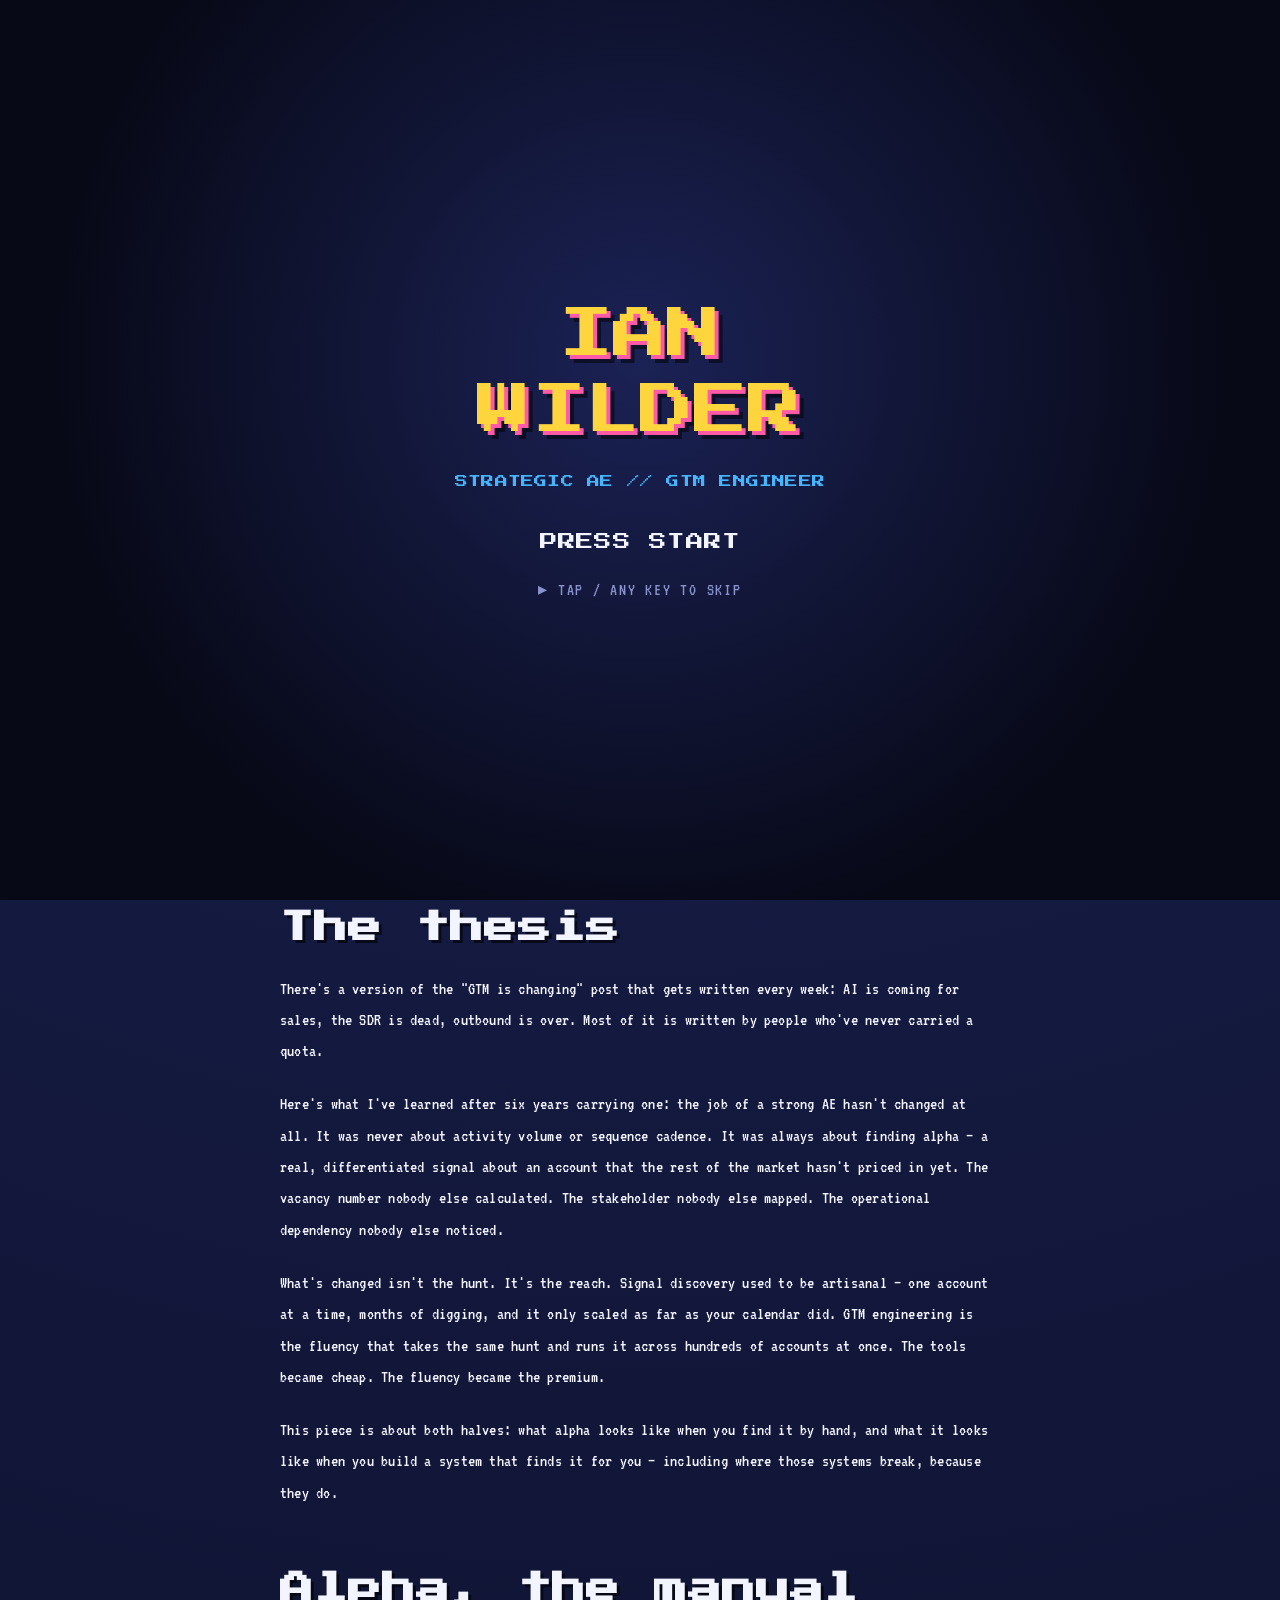
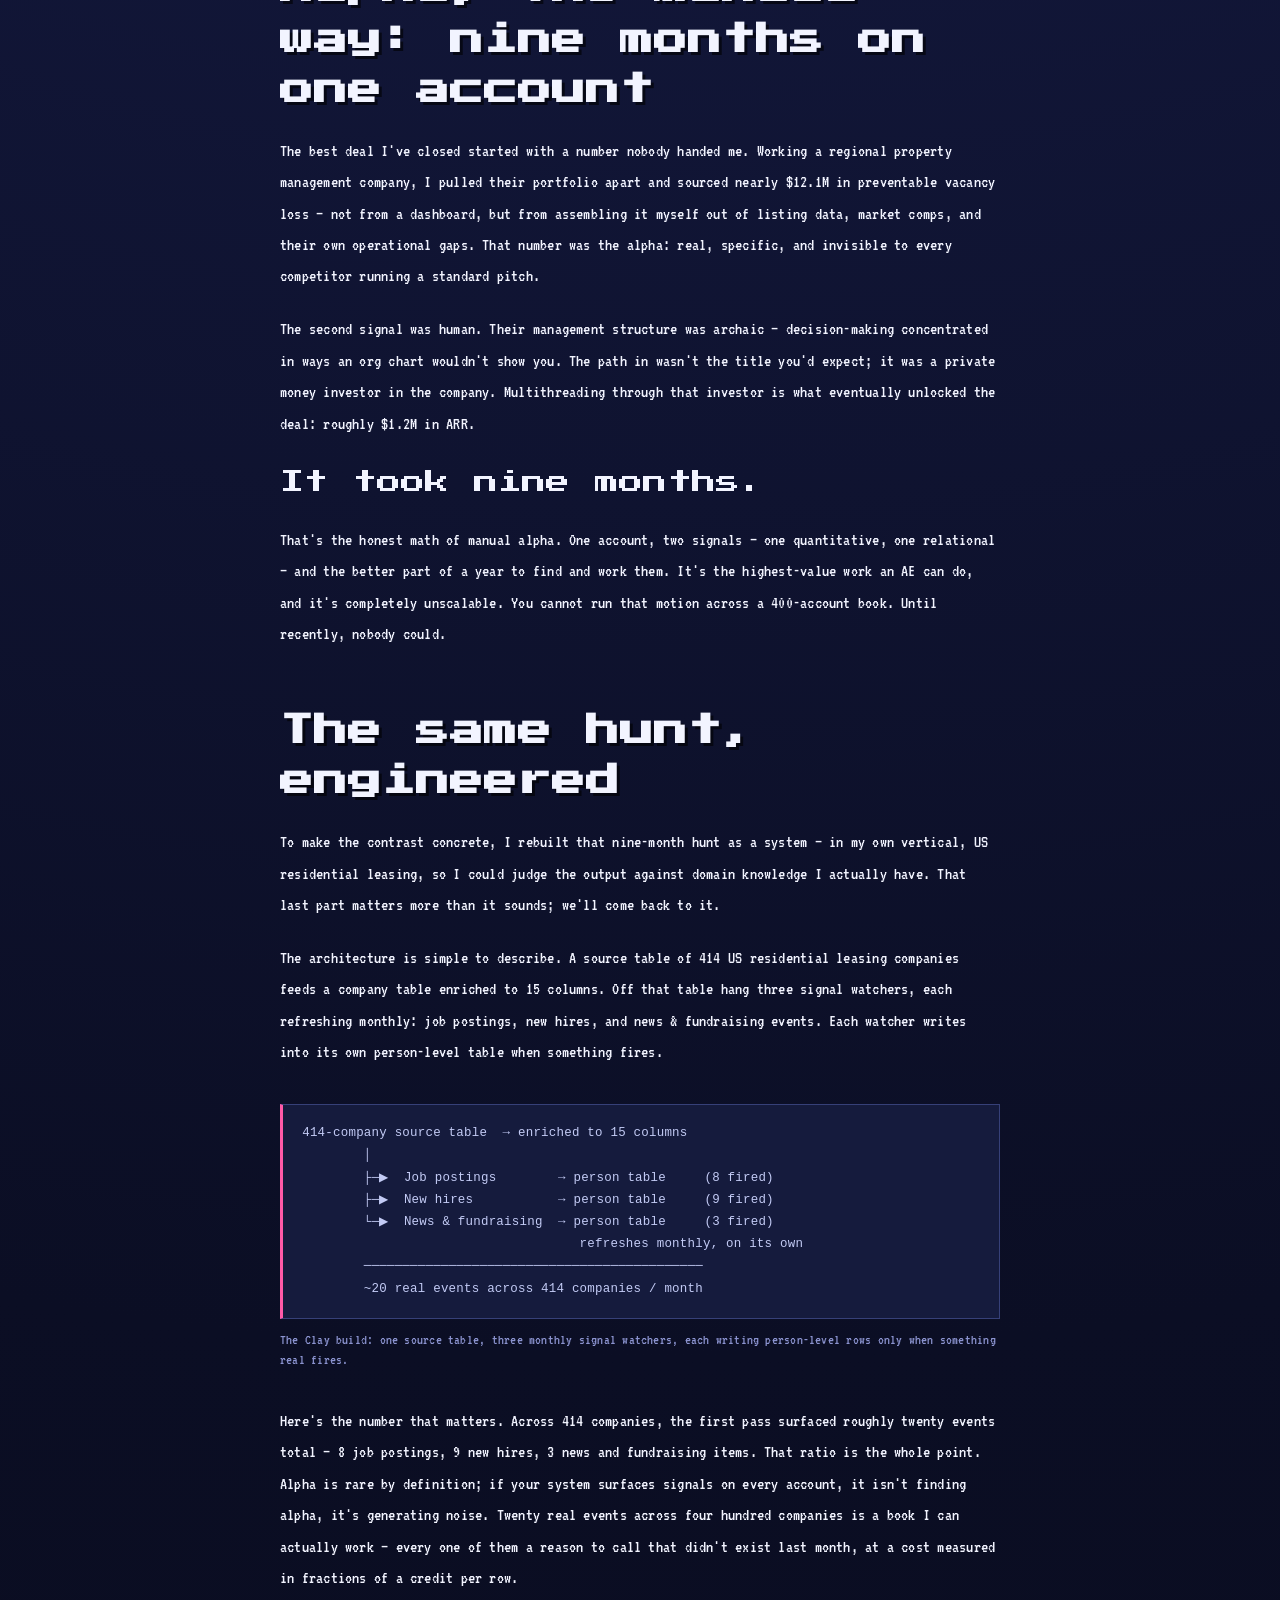
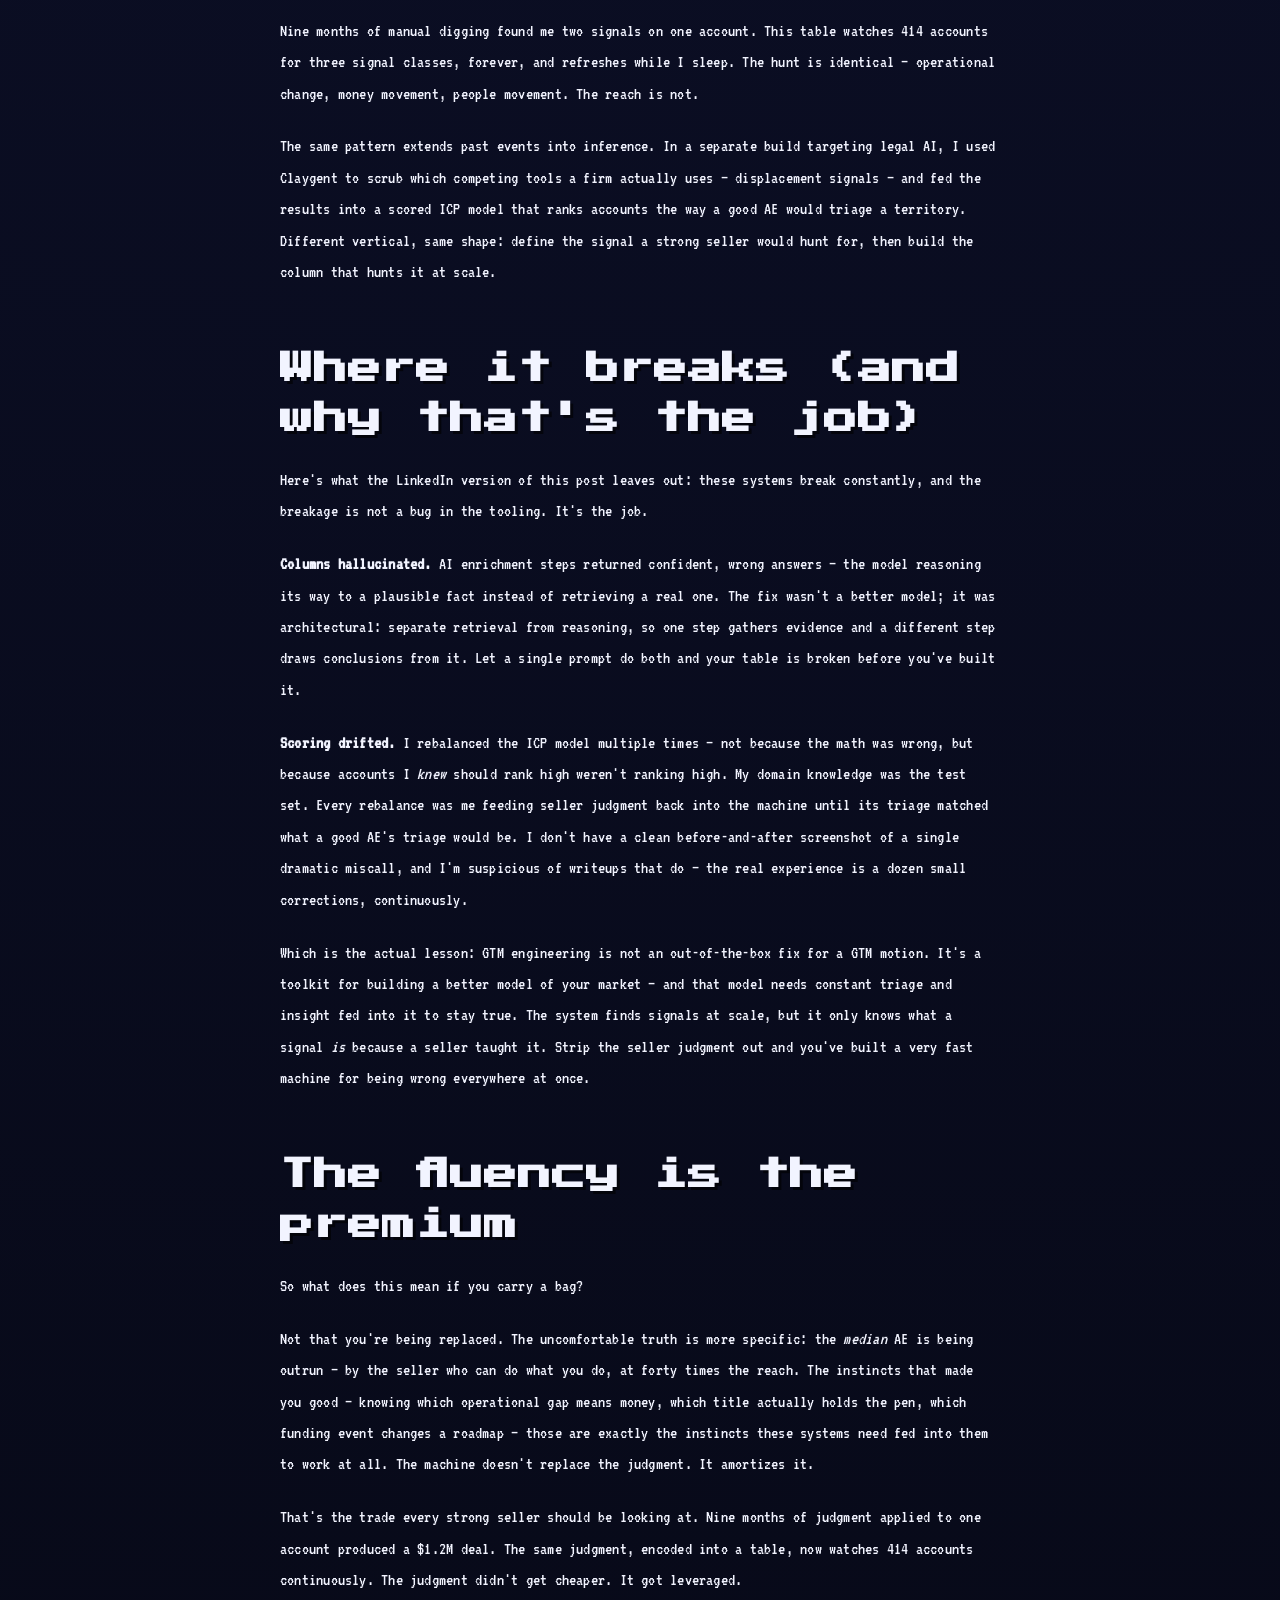
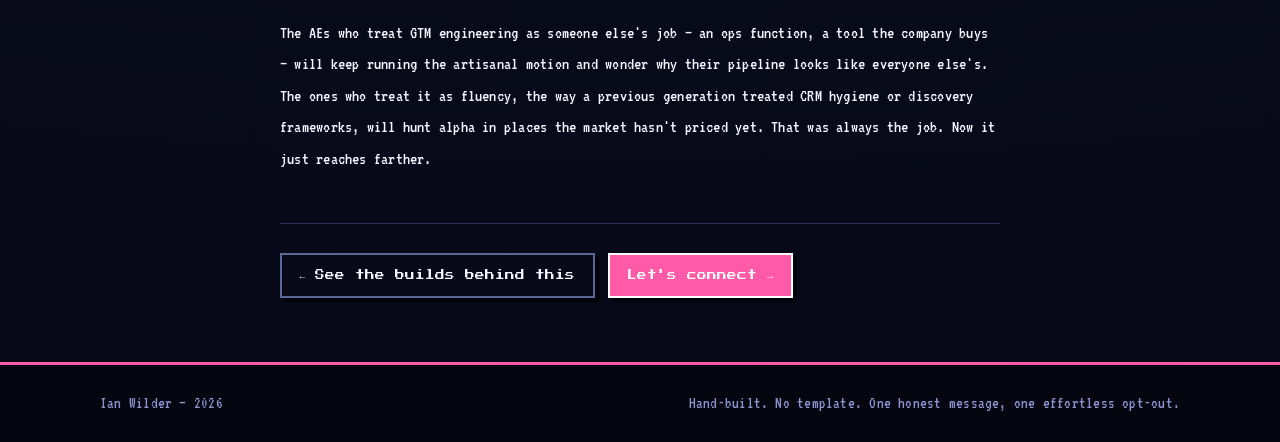
==== commit dc0fdb61: "Make ARCADE the default mode; PRO is the opt-out - data-mode='arcade' set statically on <html> so ar" ====
--- a/writing/alpha-hasnt-changed-reach-has.html
+++ b/writing/alpha-hasnt-changed-reach-has.html
@@ -1,5 +1,5 @@
 <!DOCTYPE html>
-<html lang="en">
+<html lang="en" data-mode="arcade">
 <head>
   <meta charset="UTF-8" />
   <meta name="viewport" content="width=device-width, initial-scale=1" />
@@ -12,7 +12,7 @@
   <meta property="og:title" content="Alpha Hasn't Changed. Reach Has." />
   <meta property="og:description" content="What alpha looks like when you find it by hand, and what it looks like when you build a system that finds it for you — including where those systems break." />
 
-  <script>try{var m=localStorage.getItem('iw-mode');if(m==='arcade')document.documentElement.setAttribute('data-mode','arcade');var t=localStorage.getItem('iw-theme');if(t==='light'||t==='dark')document.documentElement.setAttribute('data-theme',t);}catch(e){}</script>
+  <script>try{if(localStorage.getItem('iw-mode')==='pro')document.documentElement.setAttribute('data-mode','pro');var t=localStorage.getItem('iw-theme');if(t==='light'||t==='dark')document.documentElement.setAttribute('data-theme',t);}catch(e){}</script>
   <link rel="stylesheet" href="../css/styles.css" />
   <link rel="stylesheet" href="../css/components.css" />
   <link rel="stylesheet" href="../css/article.css" />
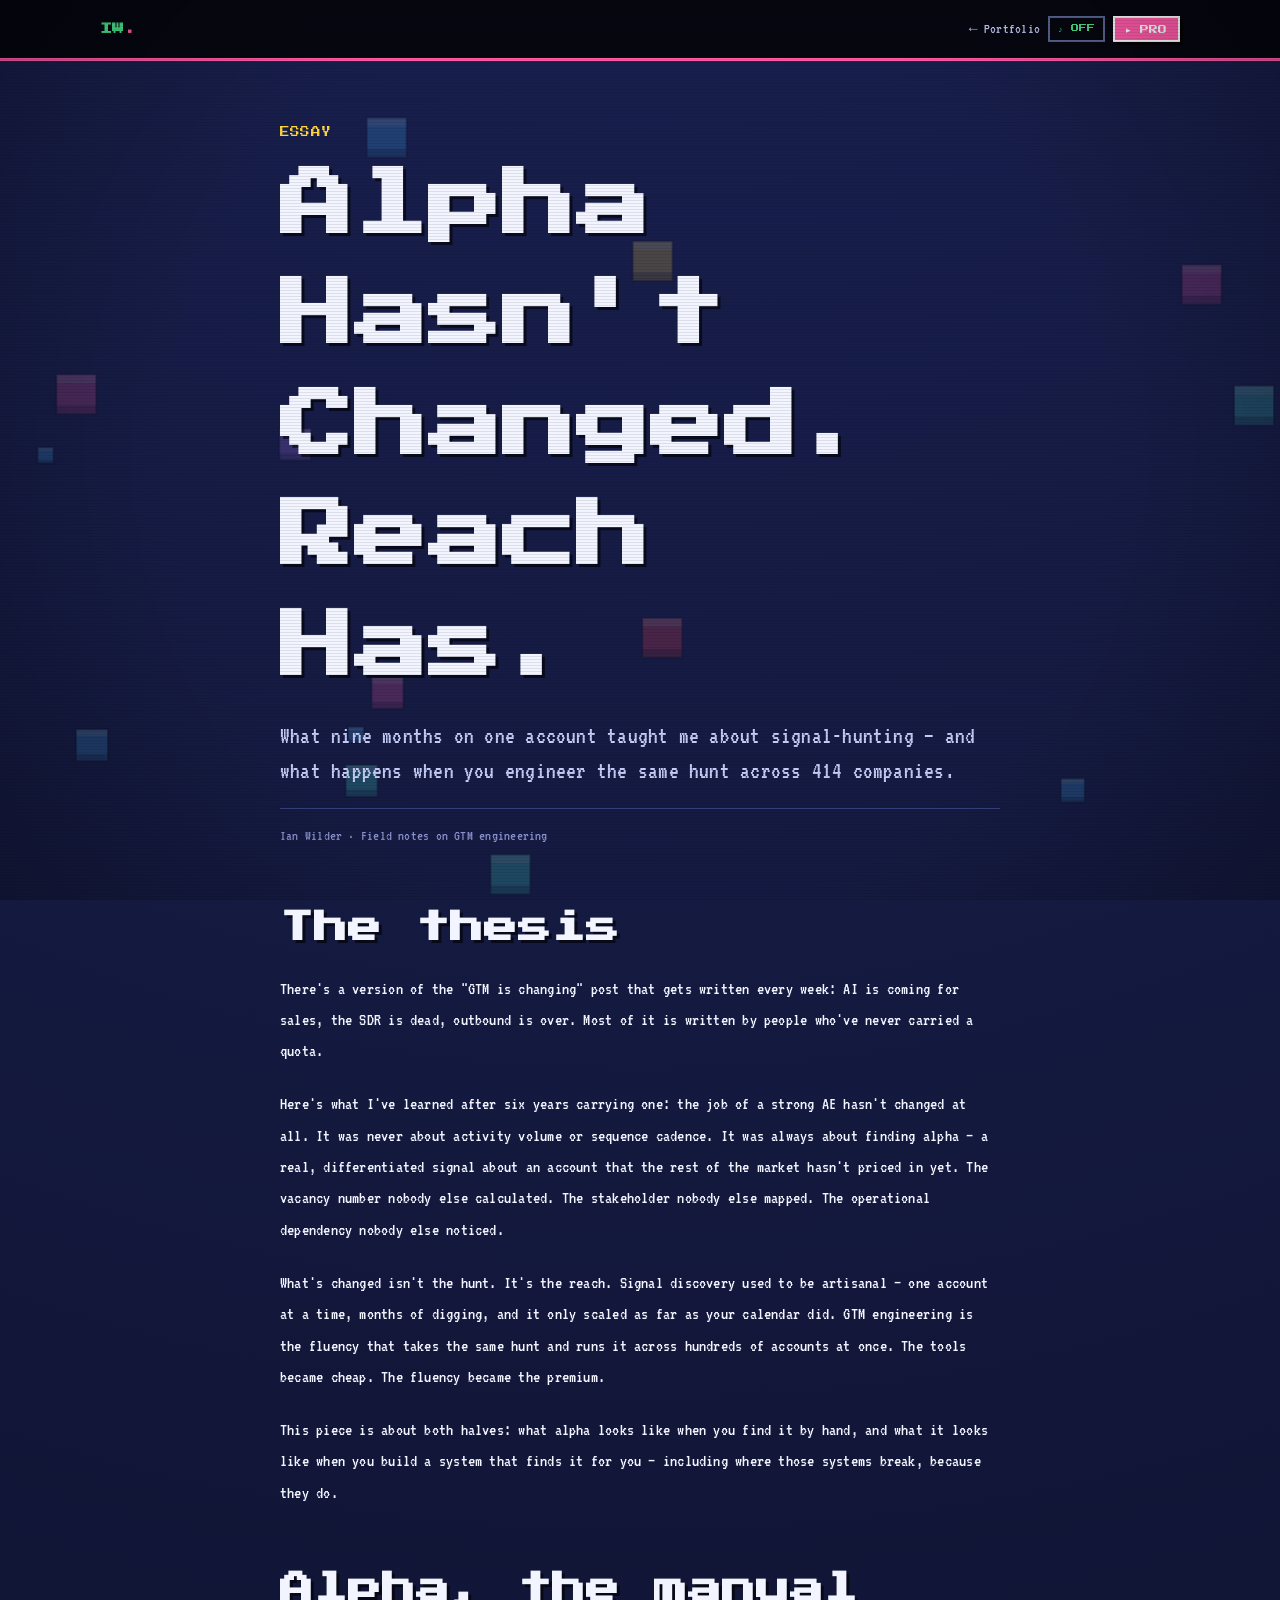
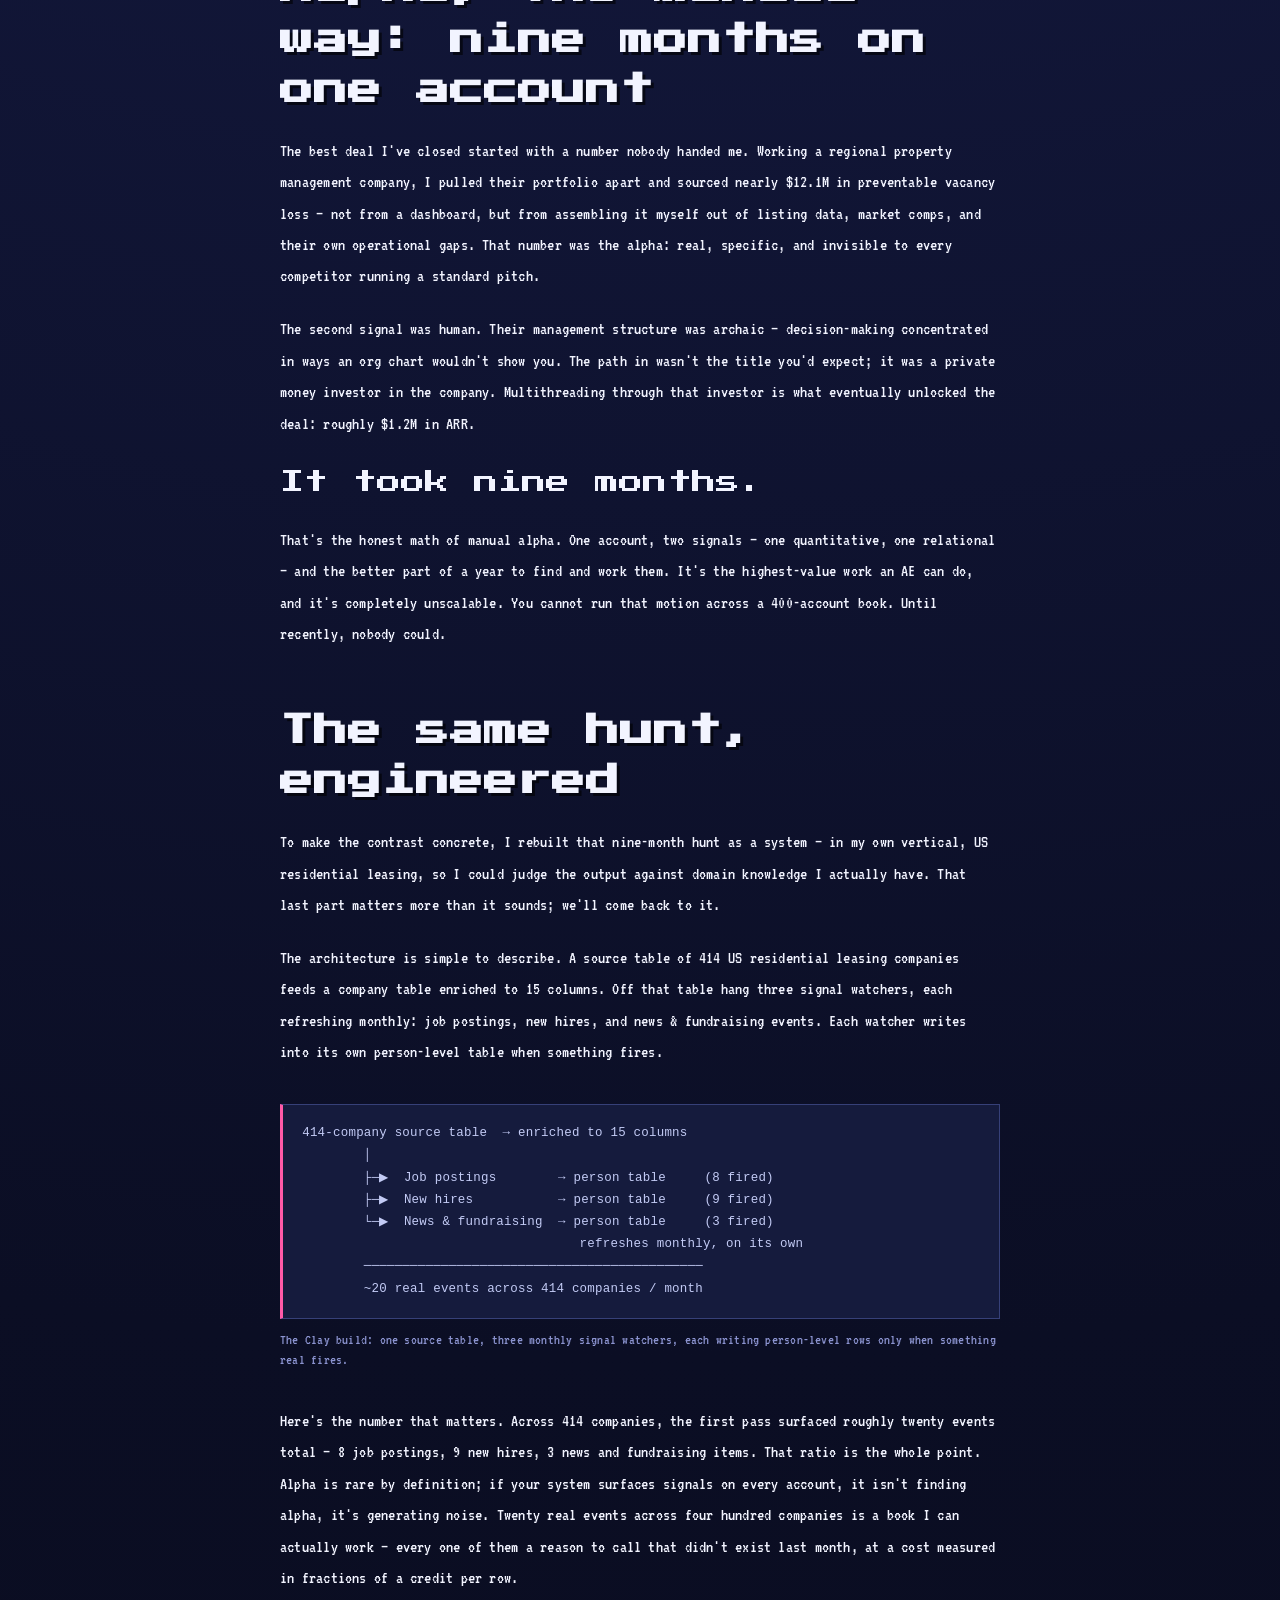
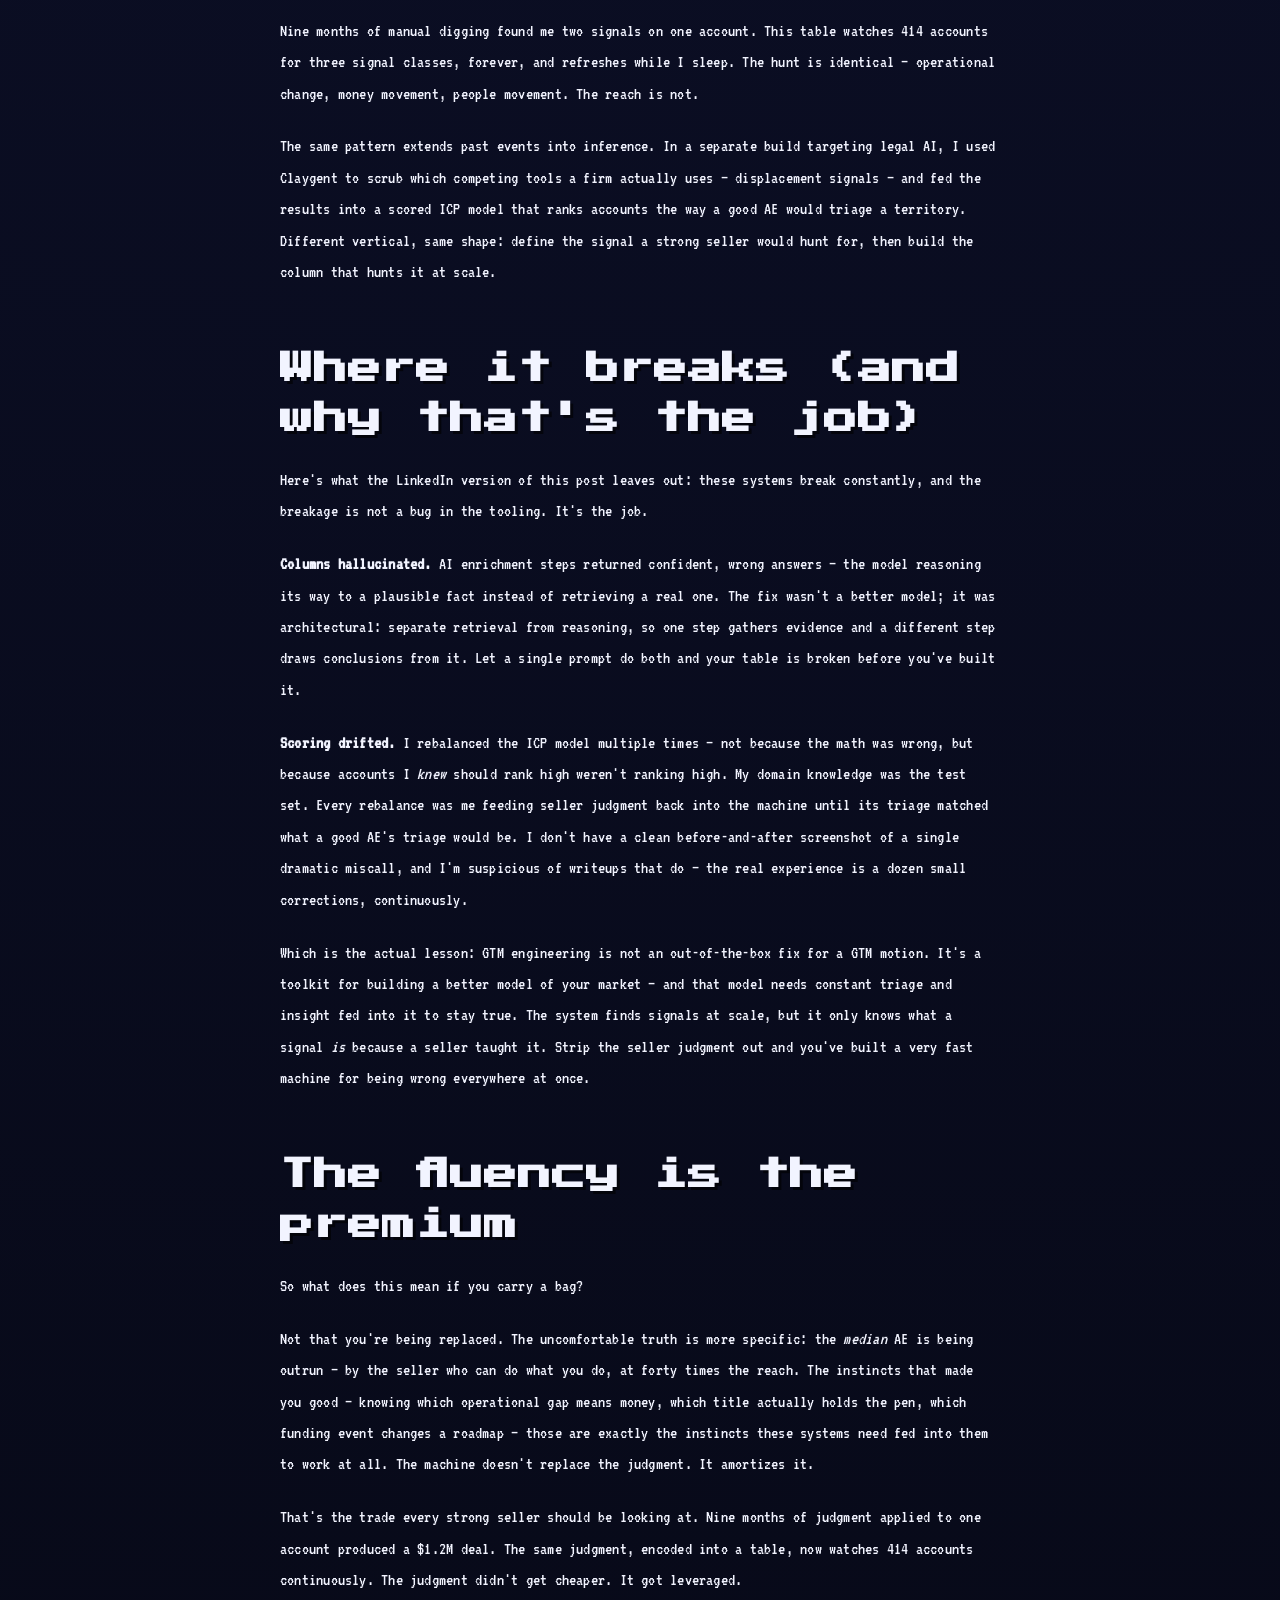
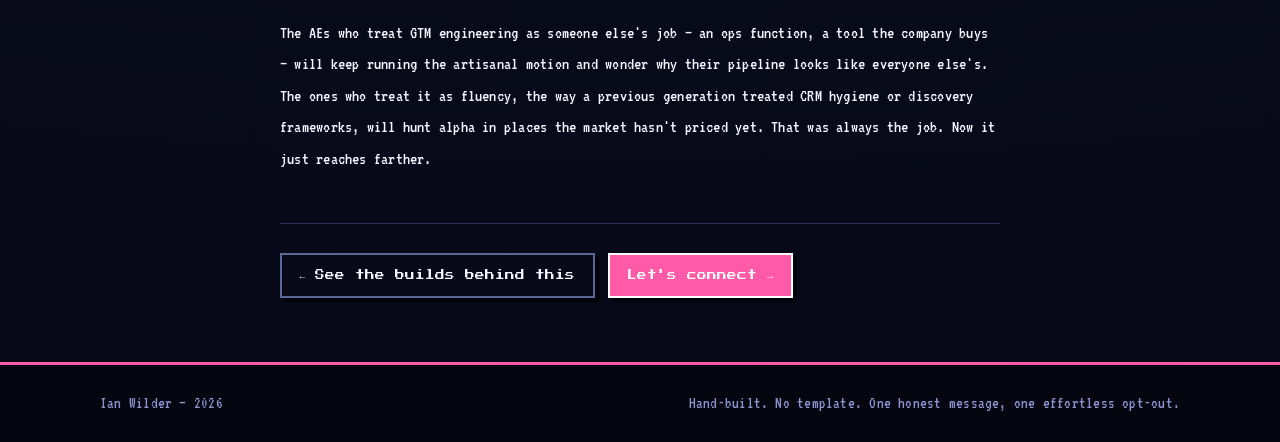
==== commit 3b055211: "Redesign arcade hub: side-by-side intro + vertical menu; fix asset caching Caching (important): - ve" ====
--- a/writing/alpha-hasnt-changed-reach-has.html
+++ b/writing/alpha-hasnt-changed-reach-has.html
@@ -13,10 +13,10 @@
   <meta property="og:description" content="What alpha looks like when you find it by hand, and what it looks like when you build a system that finds it for you — including where those systems break." />
 
   <script>try{if(localStorage.getItem('iw-mode')==='pro')document.documentElement.setAttribute('data-mode','pro');var t=localStorage.getItem('iw-theme');if(t==='light'||t==='dark')document.documentElement.setAttribute('data-theme',t);}catch(e){}</script>
-  <link rel="stylesheet" href="../css/styles.css" />
-  <link rel="stylesheet" href="../css/components.css" />
-  <link rel="stylesheet" href="../css/article.css" />
-  <link rel="stylesheet" href="../css/arcade.css" />
+  <link rel="stylesheet" href="../css/styles.css?v=2" />
+  <link rel="stylesheet" href="../css/components.css?v=2" />
+  <link rel="stylesheet" href="../css/article.css?v=2" />
+  <link rel="stylesheet" href="../css/arcade.css?v=2" />
 </head>
 <body>
   <!-- Arcade-mode layers (inert in PRO mode) -->
@@ -114,7 +114,7 @@
     </div>
   </footer>
 
-  <script src="../js/site.js" defer></script>
-  <script src="../js/arcade.js" defer></script>
+  <script src="../js/site.js?v=2" defer></script>
+  <script src="../js/arcade.js?v=2" defer></script>
 </body>
 </html>
--- a/css/arcade.css
+++ b/css/arcade.css
@@ -245,6 +245,85 @@
 :root[data-mode="arcade"] .footer__inner { font-family: var(--font-mono); font-size: 1.05rem; }
 
 /* =========================================================================
+   STAGE SELECT hub + screen system (ARCADE ONLY)
+   ========================================================================= */
+/* These elements never appear in PRO mode */
+.stage-select, .stage-back { display: none; }
+
+:root[data-mode="arcade"] .stage-select { display: block; }
+:root[data-mode="arcade"] .hero__cta { display: none; }          /* menu replaces CTAs */
+/* one screen at a time */
+:root[data-mode="arcade"] [data-screen][hidden] { display: none !important; }
+:root[data-mode="arcade"] [data-screen]:not([hidden]) { animation: screen-in 0.28s ease both; }
+
+/* Hub top: the "what I do" text sits beside the stage menu */
+:root[data-mode="arcade"] .hero { padding-block: clamp(1.8rem, 1rem + 4vw, 3.6rem); }
+:root[data-mode="arcade"] .hero__grid { display: grid; gap: 2rem; align-items: start; }
+@media (min-width: 860px) {
+  :root[data-mode="arcade"] .hero__grid {
+    grid-template-columns: 1.15fr 0.85fr; gap: clamp(2rem, 4vw, 4rem);
+  }
+}
+:root[data-mode="arcade"] .hero__title { font-size: clamp(1rem, 0.7rem + 1.9vw, 1.7rem); }
+:root[data-mode="arcade"] .hero__lead { font-size: clamp(1.1rem, 1rem + 0.5vw, 1.35rem); }
+:root[data-mode="arcade"] .stage-select { border-left: 3px solid var(--line); padding-left: 1.2rem; }
+@media (max-width: 859px) { :root[data-mode="arcade"] .stage-select { border-left: 0; padding-left: 0; } }
+
+/* Stage menu — vertical arcade main-menu */
+.stage-select__title {
+  font-family: var(--font-serif); font-size: 0.6rem; color: var(--arc-yellow);
+  letter-spacing: 0.03em; margin: 0;
+}
+.stage-menu { list-style: none; margin: 1.1rem 0 0; padding: 0; display: grid; gap: 0.55rem; }
+.stage {
+  --sc: var(--arc-blue);
+  display: flex; align-items: center; gap: 0.9rem; text-decoration: none; color: var(--ink);
+  border: 2px solid var(--line); border-left: 4px solid var(--sc); background: #05060f;
+  padding: 0.7rem 0.9rem; box-shadow: 3px 3px 0 rgba(0,0,0,0.5); position: relative;
+  transition: transform .1s, border-color .15s, background .15s;
+}
+.stage[data-c="blue"]   { --sc: var(--arc-blue); }
+.stage[data-c="pink"]   { --sc: var(--accent); }
+.stage[data-c="yellow"] { --sc: var(--arc-yellow); }
+.stage[data-c="green"]  { --sc: var(--arc-green); }
+.stage:hover, .stage:focus-visible {
+  outline: none; color: var(--ink); border-color: var(--sc);
+  background: color-mix(in srgb, var(--sc) 12%, #05060f); transform: translateX(5px);
+}
+.stage:hover::before, .stage:focus-visible::before {
+  content: "\25B6"; position: absolute; left: -1.25rem; color: var(--sc);
+  animation: arc-blink 0.7s steps(1) infinite;
+}
+.stage__no { font-family: var(--font-serif); font-size: 0.6rem; color: var(--sc); flex: none; }
+.stage__text { display: flex; flex-direction: column; gap: 0.15rem; min-width: 0; }
+.stage__name { font-family: var(--font-serif); font-size: 0.68rem; color: var(--ink); text-shadow: 2px 2px 0 rgba(0,0,0,0.6); }
+.stage__hint { font-size: 1rem; color: var(--muted); line-height: 1.2; }
+
+/* Back-to-hub button (only when not on the hub screen) */
+:root[data-mode="arcade"] body.screen-not-hub .stage-back {
+  display: inline-flex; align-items: center; position: fixed; z-index: 45;
+  top: 70px; left: 12px; cursor: pointer;
+  font-family: var(--font-serif); font-size: 0.55rem; color: #fff;
+  background: var(--accent); border: 2px solid #fff; border-radius: 0;
+  box-shadow: 3px 3px 0 rgba(0,0,0,0.6); padding: 0.5rem 0.7rem;
+}
+:root[data-mode="arcade"] body.screen-not-hub .stage-back:hover {
+  background: var(--arc-yellow); color: #000; border-color: #000; transform: translate(-1px,-1px);
+}
+/* give screens breathing room below the fixed back button */
+:root[data-mode="arcade"] body.screen-not-hub main { padding-top: 2.6rem; }
+
+@keyframes screen-in { from { opacity: 0; transform: translateY(10px); } to { opacity: 1; transform: translateY(0); } }
+@media (prefers-reduced-motion: reduce) {
+  :root[data-mode="arcade"] [data-screen]:not([hidden]) { animation: none; }
+  .stage:hover::before, .stage:focus-visible::before { animation: none; }
+}
+@media (max-width: 560px) {
+  .stage__name { font-size: 0.7rem; }
+  :root[data-mode="arcade"] body.screen-not-hub .stage-back { top: 62px; font-size: 0.5rem; }
+}
+
+/* =========================================================================
    BOOT / TITLE SCREEN
    ========================================================================= */
 .boot.is-on {
